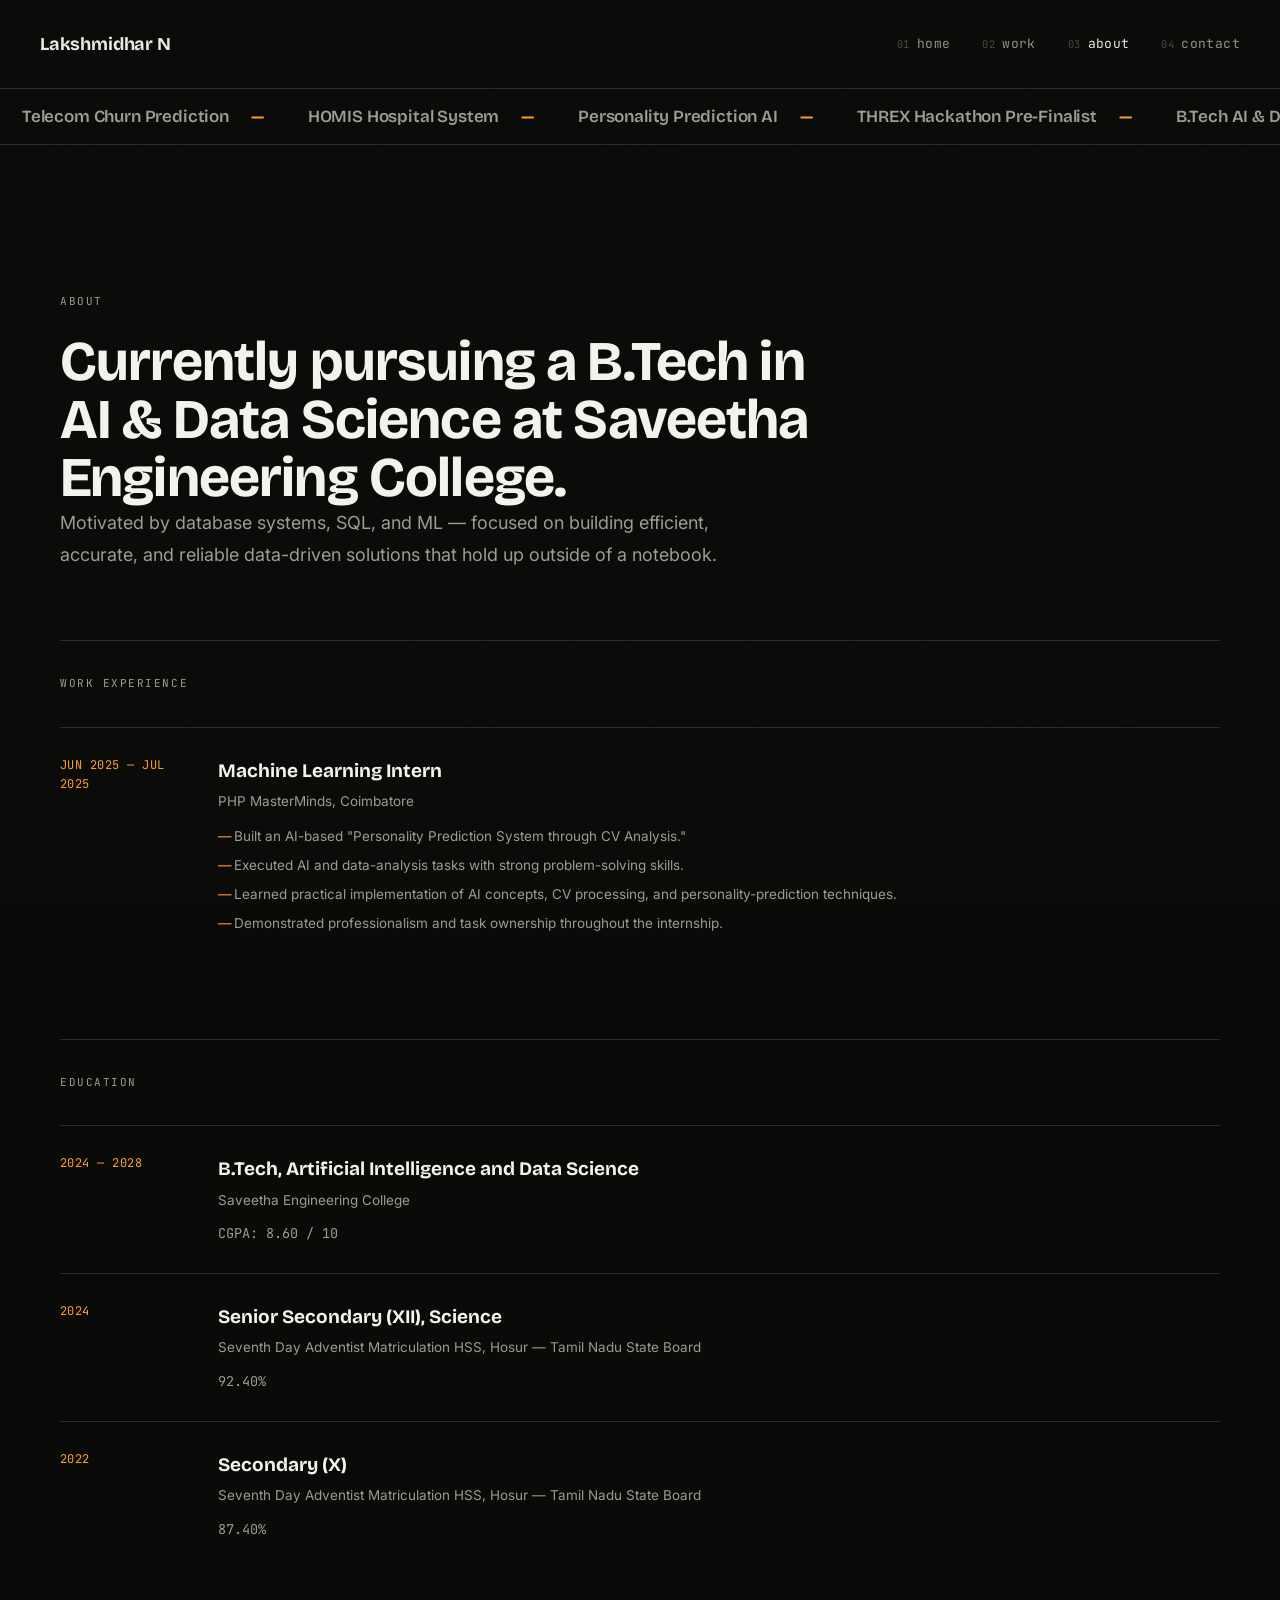
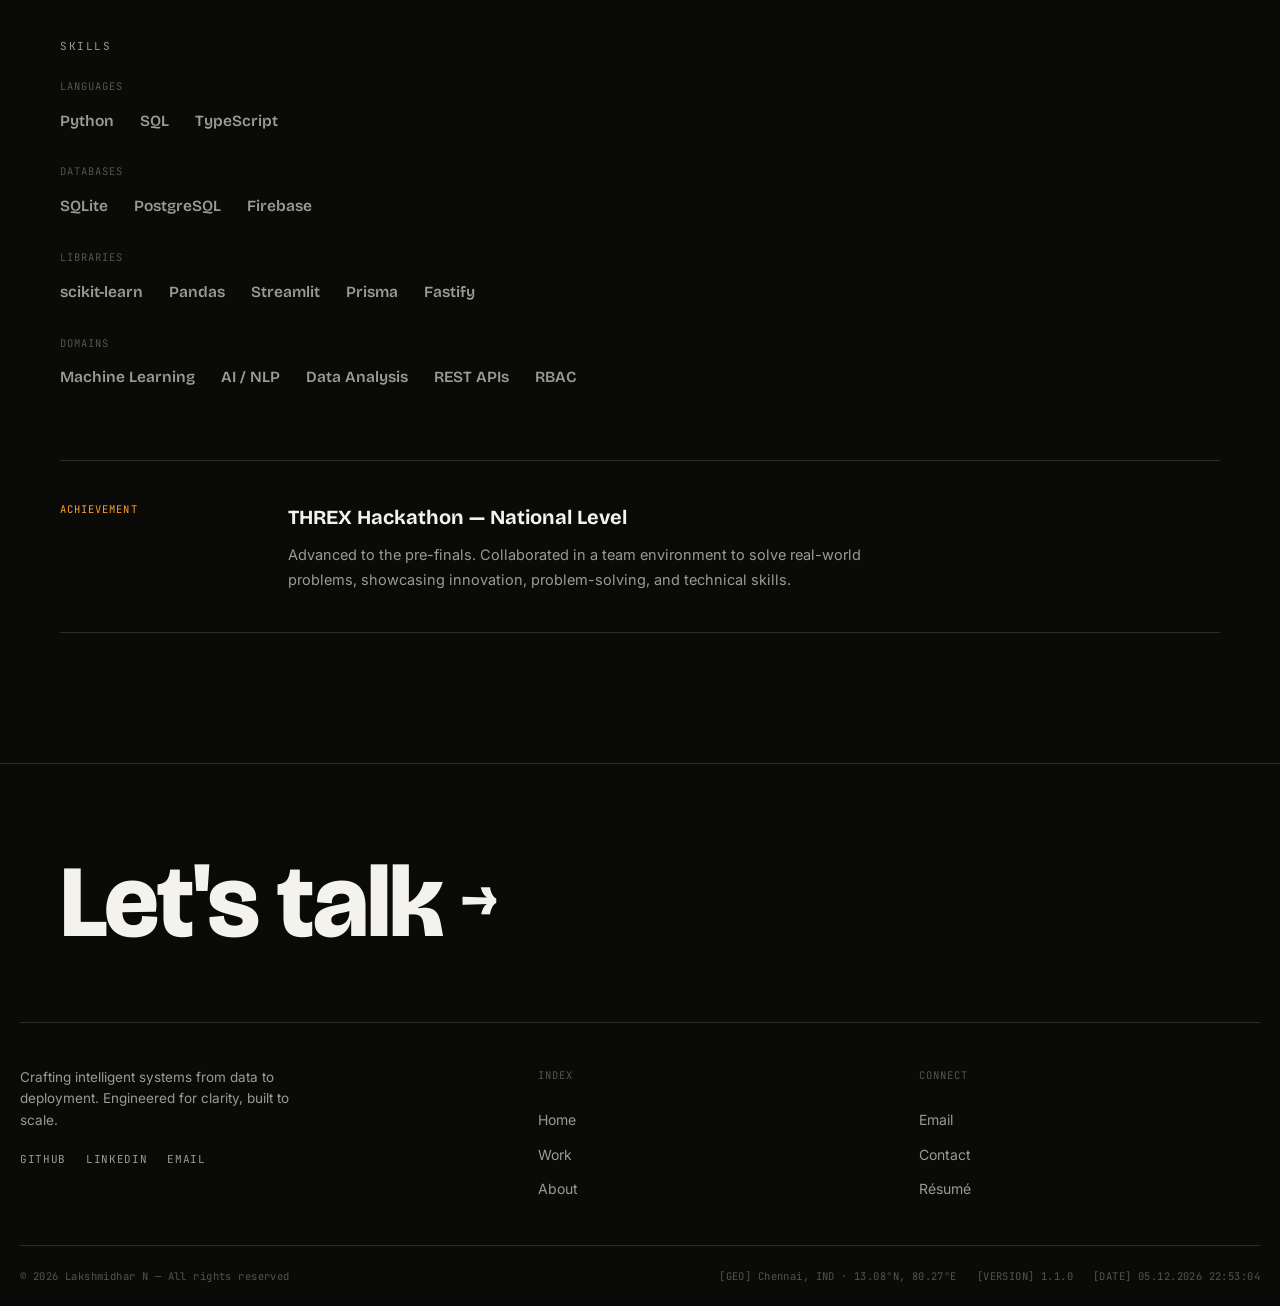
==== about.html @ 7b75a174 "New" ====
<!DOCTYPE html>
<html lang="en">
<head>
<meta charset="UTF-8" />
<meta name="viewport" content="width=device-width, initial-scale=1.0" />
<meta name="theme-color" content="#0a0a09" />
<meta name="color-scheme" content="dark" />
<title>About — Lakshmidhar N</title>
<meta name="description" content="System profile of Lakshmidhar N — B.Tech Artificial Intelligence and Data Science student at Saveetha Engineering College." />
<link rel="icon" href="assets/favicon.ico" sizes="any" />
<link rel="icon" type="image/png" sizes="32x32" href="assets/favicon-32.png" />
<link rel="icon" type="image/png" sizes="16x16" href="assets/favicon-16.png" />
<link rel="icon" type="image/png" sizes="192x192" href="assets/favicon-192.png" />
<link rel="apple-touch-icon" sizes="180x180" href="assets/favicon-180.png" />
<link rel="preconnect" href="https://fonts.googleapis.com">
<link rel="preconnect" href="https://fonts.gstatic.com" crossorigin>
<link href="https://fonts.googleapis.com/css2?family=Bricolage+Grotesque:opsz,wght@12..96,400..800&family=Inter:wght@400;500;600&family=JetBrains+Mono:wght@400;500;600&display=swap" rel="stylesheet">
<link rel="stylesheet" href="css/style.css">
</head>
<body>

<div id="progress"></div>

<div id="preloader">
  <div class="pre-row">
    <span class="pre-label mono">LAKSHMIDHAR N — PORTFOLIO</span>
    <span class="pre-label mono">LOADING</span>
  </div>
  <div class="pre-count mono" id="preCount">000</div>
  <div class="pre-bar" id="preBar"></div>
</div>

<nav>
  <a href="index.html" class="nav-logo">Lakshmidhar N</a>
  <div class="nav-links-inline mono" aria-label="Primary">
    <a href="index.html"><span class="midx">01</span>home</a>
    <a href="work.html"><span class="midx">02</span>work</a>
    <a href="about.html"><span class="midx">03</span>about</a>
    <a href="contact.html"><span class="midx">04</span>contact</a>
  </div>
  <button class="menu-btn" id="menuBtn" aria-label="Open menu" aria-controls="menuOverlay" aria-expanded="false">
    MENU
    <span class="bars"><span></span><span></span><span></span></span>
  </button>
</nav>

<div id="menuOverlay">
  <nav class="menu-links" aria-label="Primary">
    <a href="index.html"><span class="midx">01</span>Home</a>
    <a href="work.html"><span class="midx">02</span>Work</a>
    <a href="about.html"><span class="midx">03</span>About</a>
    <a href="contact.html"><span class="midx">04</span>Contact</a>
  </nav>
  <div class="menu-foot">
    <span>Chennai, India — GMT+5:30</span>
    <span class="msoc">
      <a href="https://github.com/lakshmidharn2007-code" target="_blank" rel="noopener">GitHub</a>
      <a href="https://www.linkedin.com/in/lakshmidharn-231107u/" target="_blank" rel="noopener">LinkedIn</a>
      <a href="mailto:lakshmidhar2007@gmail.com">Email</a>
    </span>
  </div>
</div>

<div class="marquee-wrap">
  <div class="marquee-track">
    <span>Telecom Churn Prediction</span>
    <span>HOMIS Hospital System</span>
    <span>Personality Prediction AI</span>
    <span>THREX Hackathon Pre-Finalist</span>
    <span>B.Tech AI &amp; Data Science</span>
    <span>8.60 CGPA</span>
    <span>Telecom Churn Prediction</span>
    <span>HOMIS Hospital System</span>
    <span>Personality Prediction AI</span>
    <span>THREX Hackathon Pre-Finalist</span>
    <span>B.Tech AI &amp; Data Science</span>
    <span>8.60 CGPA</span>
  </div>
</div>

<!-- ABOUT -->
<section id="about" style="padding-top:calc(var(--nav-h) + 60px);">
  <div class="wrap reveal">
    <span class="eyebrow">About</span>
    <h2 class="section-title">Currently pursuing a B.Tech in AI &amp; Data Science at Saveetha Engineering College.</h2>
    <p class="about-lede">Motivated by database systems, SQL, and ML — focused on building efficient, accurate, and reliable data-driven solutions that hold up outside of a notebook.</p>

    <div class="tl-block">
      <span class="eyebrow">Work experience</span>
      <div class="t-item">
        <div class="t-date mono">JUN 2025 — JUL 2025</div>
        <div>
          <h4>Machine Learning Intern</h4>
          <div class="t-sub">PHP MasterMinds, Coimbatore</div>
          <ul>
            <li>Built an AI-based "Personality Prediction System through CV Analysis."</li>
            <li>Executed AI and data-analysis tasks with strong problem-solving skills.</li>
            <li>Learned practical implementation of AI concepts, CV processing, and personality-prediction techniques.</li>
            <li>Demonstrated professionalism and task ownership throughout the internship.</li>
          </ul>
        </div>
      </div>
    </div>

    <div class="tl-block">
      <span class="eyebrow">Education</span>
      <div class="t-item">
        <div class="t-date mono">2024 — 2028</div>
        <div>
          <h4>B.Tech, Artificial Intelligence and Data Science</h4>
          <div class="t-sub">Saveetha Engineering College</div>
          <p class="cgpa">CGPA: 8.60 / 10</p>
        </div>
      </div>
      <div class="t-item">
        <div class="t-date mono">2024</div>
        <div>
          <h4>Senior Secondary (XII), Science</h4>
          <div class="t-sub">Seventh Day Adventist Matriculation HSS, Hosur — Tamil Nadu State Board</div>
          <p class="cgpa">92.40%</p>
        </div>
      </div>
      <div class="t-item">
        <div class="t-date mono">2022</div>
        <div>
          <h4>Secondary (X)</h4>
          <div class="t-sub">Seventh Day Adventist Matriculation HSS, Hosur — Tamil Nadu State Board</div>
          <p class="cgpa">87.40%</p>
        </div>
      </div>
    </div>

    <div class="skills-wrap">
      <span class="eyebrow">Skills</span>
      <div class="skill-col">
        <span class="glabel">LANGUAGES</span>
        <div class="chip-row"><span class="chip">Python</span><span class="chip">SQL</span><span class="chip">TypeScript</span></div>
      </div>
      <div class="skill-col">
        <span class="glabel">DATABASES</span>
        <div class="chip-row"><span class="chip">SQLite</span><span class="chip">PostgreSQL</span><span class="chip">Firebase</span></div>
      </div>
      <div class="skill-col">
        <span class="glabel">LIBRARIES</span>
        <div class="chip-row"><span class="chip">scikit-learn</span><span class="chip">Pandas</span><span class="chip">Streamlit</span><span class="chip">Prisma</span><span class="chip">Fastify</span></div>
      </div>
      <div class="skill-col">
        <span class="glabel">DOMAINS</span>
        <div class="chip-row"><span class="chip">Machine Learning</span><span class="chip">AI / NLP</span><span class="chip">Data Analysis</span><span class="chip">REST APIs</span><span class="chip">RBAC</span></div>
      </div>
    </div>

    <div class="ach-card">
      <span class="ach-badge mono">ACHIEVEMENT</span>
      <div>
        <h4>THREX Hackathon — National Level</h4>
        <p>Advanced to the pre-finals. Collaborated in a team environment to solve real-world problems, showcasing innovation, problem-solving, and technical skills.</p>
      </div>
    </div>
  </div>
</section>

<!-- FOOTER -->
<footer>
  <div class="wrap">
    <div class="footer-cta reveal">
      <a href="contact.html" data-cursor="SAY HI">Let's talk <span class="arrow">→</span></a>
    </div>
  </div>
  <div class="wrap footer-grid">
    <div class="footer-brand">
      <p>Crafting intelligent systems from data to deployment. Engineered for clarity, built to scale.</p>
      <div class="social-row mono">
        <a href="https://github.com/lakshmidharn2007-code" target="_blank" rel="noopener">GITHUB</a>
        <a href="https://www.linkedin.com/in/lakshmidharn-231107u/" target="_blank" rel="noopener">LINKEDIN</a>
        <a href="mailto:lakshmidhar2007@gmail.com">EMAIL</a>
      </div>
    </div>
    <div class="footer-col">
      <span class="glabel mono">INDEX</span>
      <a href="index.html">Home</a>
      <a href="work.html">Work</a>
      <a href="about.html">About</a>
    </div>
    <div class="footer-col">
      <span class="glabel mono">CONNECT</span>
      <a href="mailto:lakshmidhar2007@gmail.com">Email</a>
      <a href="contact.html">Contact</a>
      <a href="./Resume.pdf" download>Résumé</a>
    </div>
  </div>
  <div class="wrap sys-strip">
    <span id="copyYear">© 2026 Lakshmidhar N — All rights reserved</span>
    <span class="sys-info mono">
      <span>[GEO] Chennai, IND &middot; 13.08&deg;N, 80.27&deg;E</span>
      <span>[VERSION] 1.1.0</span>
      <span class="liveClock">[DATE] &mdash;</span>
    </span>
  </div>
</footer>

<button id="toTop" aria-label="Back to top">↑</button>

<script src="js/main.js"></script>
</body>
</html>
---- css/style.css ----
/* ==========================================================================
   LAKSHMIDHAR N — Editorial rebuild
   Palette:  #0a0a09 bg · #f4f2ec ink · #ff9d2e signal (amber, from the
             churn-prediction risk gauge — not a generic accent)
   Type:     Bricolage Grotesque (display) · Inter (body) · JetBrains Mono (data)
   ========================================================================== */

:root{
  --bg:        #0a0a09;
  --bg-raise:  #131311;
  --ink:       #f4f2ec;
  --ink-dim:   #9c9a91;
  --ink-faint: #55534c;
  --line:      rgba(244,242,236,.14);
  --line-strong: rgba(244,242,236,.26);

  --signal:     #ff9d2e;
  --signal-ink: #140b02;
  --signal-dim: rgba(255,157,46,.13);

  --display: 'Bricolage Grotesque', 'Inter', sans-serif;
  --body:    'Inter', -apple-system, BlinkMacSystemFont, sans-serif;
  --mono:    'JetBrains Mono', 'SF Mono', Consolas, monospace;

  --ease: cubic-bezier(.16,.84,.2,1);
  --nav-h: 88px;
}

/* ---------------------------------- reset -------------------------------- */
*, *::before, *::after{ box-sizing: border-box; }
html{ scroll-behavior: smooth; }
body{
  margin:0;
  background: var(--bg);
  color: var(--ink);
  font-family: var(--body);
  font-size: 16px;
  line-height: 1.6;
  -webkit-font-smoothing: antialiased;
  overflow-x: hidden;
}
h1,h2,h3,h4,p,ul,figure{ margin:0; }
ul{ padding:0; list-style:none; }
a{ color: inherit; text-decoration: none; }
img{ max-width:100%; display:block; }
button{ font: inherit; color: inherit; background:none; border:none; cursor:pointer; }
input, textarea{ font: inherit; color: inherit; }

::selection{ background: var(--signal); color: var(--signal-ink); }

:focus-visible{ outline: 2px solid var(--signal); outline-offset: 3px; }

.mono{ font-family: var(--mono); }
.display{ font-family: var(--display); }

::-webkit-scrollbar{ width:10px; height:10px; }
::-webkit-scrollbar-track{ background: var(--bg); }
::-webkit-scrollbar-thumb{ background: var(--bg-raise); border-radius: 10px; border: 2px solid var(--bg); }
::-webkit-scrollbar-thumb:hover{ background: var(--line-strong); }

/* ------------------------------- custom cursor ---------------------------- */
/* body only goes cursor:none once JS confirms it initialized the dot —
   this way if JS fails to run, the native cursor is never hidden. */
body.has-cursor{ cursor: none; }
body.has-cursor a, body.has-cursor button{ cursor: none; }

#cursor{
  position: fixed;
  top:0; left:0;
  width: 10px; height: 10px;
  margin: -5px 0 0 -5px;
  border-radius: 50%;
  background: var(--ink);
  mix-blend-mode: difference;
  pointer-events: none;
  z-index: 10000;
  transform: translate3d(-100px,-100px,0) scale(1);
  transition: width .25s var(--ease), height .25s var(--ease), margin .25s var(--ease), background .25s;
  will-change: transform;
}
#cursor.big{
  width: 48px; height: 48px;
  margin: -24px 0 0 -24px;
  background: var(--signal);
  mix-blend-mode: normal;
}
#cursor .cursor-label{
  position:absolute; inset:0;
  display:flex; align-items:center; justify-content:center;
  font-family: var(--mono);
  font-size: 9px;
  letter-spacing: .06em;
  color: var(--signal-ink);
  opacity:0;
  transition: opacity .2s;
}
#cursor.big .cursor-label{ opacity:1; }

@media (hover:none), (pointer:coarse){
  #cursor{ display:none; }
  body.has-cursor{ cursor: auto; }
}

/* -------------------------------- noise overlay --------------------------- */
.noise{
  position: fixed; inset:0;
  z-index: 9500;
  pointer-events:none;
  opacity: .05;
  mix-blend-mode: overlay;
}

/* -------------------------------- scroll progress -------------------------- */
#progress{
  position: fixed; top:0; left:0; height: 2px;
  width: 0%;
  background: var(--signal);
  z-index: 9600;
  transition: width .08s linear;
}

/* ---------------------------------- preloader ------------------------------ */
#preloader{
  position: fixed; inset:0;
  background: var(--bg);
  z-index: 9999;
  display:flex; flex-direction:column; align-items:flex-start; justify-content:flex-end;
  padding: 40px;
  transition: opacity .6s var(--ease), visibility .6s var(--ease);
}
#preloader.done{ opacity:0; visibility:hidden; }
.pre-row{ display:flex; align-items:baseline; justify-content:space-between; width:100%; gap: 20px; }
.pre-label{ font-family: var(--mono); font-size: 11px; letter-spacing: .12em; color: var(--ink-dim); }
.pre-count{
  font-family: var(--display);
  font-weight: 700;
  font-size: clamp(64px, 14vw, 160px);
  line-height: .9;
  color: var(--ink);
  font-variant-numeric: tabular-nums;
}
.pre-bar{ width:100%; height:1px; background: var(--line); margin-top: 18px; position:relative; overflow:hidden; }
.pre-bar::after{
  content:""; position:absolute; left:0; top:0; bottom:0; width:0%;
  background: var(--signal);
}

/* ----------------------------------- layout ------------------------------- */
.wrap{ max-width: 1240px; margin: 0 auto; padding: 0 40px; }
section{ padding: 130px 0; position: relative; }
.hairline{ border-top: 1px solid var(--line); }

.eyebrow{
  font-family: var(--mono);
  font-size: 11px;
  letter-spacing: .14em;
  color: var(--ink-dim);
  text-transform: uppercase;
  margin-bottom: 22px;
  display:block;
}
.eyebrow em{ color: var(--signal); font-style:normal; }

.section-title{
  font-family: var(--display);
  font-weight: 700;
  font-size: clamp(32px, 4.4vw, 56px);
  letter-spacing: -.015em;
  line-height: 1.04;
  max-width: 780px;
}

/* ------------------------------------ nav ---------------------------------- */
nav{
  position: fixed; top:0; left:0; right:0;
  z-index: 700;
  height: var(--nav-h);
  display:flex; align-items:center; justify-content:space-between;
  padding: 0 40px;
  mix-blend-mode: difference;
}
.nav-logo{
  font-family: var(--display);
  font-weight: 700;
  font-size: 18px;
  letter-spacing: -.01em;
  color: var(--ink);
}
.nav-links-inline{
  display:none;
  align-items:center;
  gap: 32px;
  font-size: 13px;
  letter-spacing: .03em;
  text-transform: lowercase;
}
.nav-links-inline a{
  display:flex; align-items:baseline; gap:7px;
  color: var(--ink-dim);
  transition: color .18s;
}
.nav-links-inline a .midx{ font-size: 10.5px; color: var(--ink-faint); }
.nav-links-inline a:hover,
.nav-links-inline a.active{ color: var(--ink); }

.menu-btn{
  display:flex; align-items:center; gap: 12px;
  font-family: var(--mono);
  font-size: 12px;
  letter-spacing: .1em;
  color: var(--ink);
}
.menu-btn .bars{ display:flex; flex-direction:column; gap:4px; width:22px; }
.menu-btn .bars span{ height:1.5px; background: var(--ink); display:block; transition: transform .3s var(--ease), opacity .3s; }
.menu-btn[aria-expanded="true"] .bars span:nth-child(1){ transform: translateY(5.5px) rotate(45deg); }
.menu-btn[aria-expanded="true"] .bars span:nth-child(2){ opacity:0; }
.menu-btn[aria-expanded="true"] .bars span:nth-child(3){ transform: translateY(-5.5px) rotate(-45deg); }

/* full-screen menu overlay */
#menuOverlay{
  position: fixed; inset:0;
  z-index: 650;
  background: var(--bg);
  display:flex; flex-direction:column; justify-content:space-between;
  padding: 130px 40px 50px;
  clip-path: inset(0 0 100% 0);
  transition: clip-path .6s var(--ease);
}
#menuOverlay.open{ clip-path: inset(0 0 0% 0); }
.menu-links{ display:flex; flex-direction:column; gap: 6px; }
.menu-links a{
  font-family: var(--display);
  font-weight: 700;
  font-size: clamp(40px, 9vw, 96px);
  line-height: 1.08;
  color: var(--ink);
  display:flex; align-items:center; gap: 18px;
  opacity: 0;
  transform: translateY(24px);
  transition: opacity .5s var(--ease), transform .5s var(--ease), color .25s;
}
#menuOverlay.open .menu-links a{ opacity:1; transform: translateY(0); }
.menu-links a .midx{
  font-family: var(--mono);
  font-size: 13px;
  color: var(--ink-faint);
  flex: 0 0 34px;
  text-align: left;
}
.menu-links a:hover{ color: var(--signal); }
.menu-foot{
  display:flex; justify-content:space-between; flex-wrap:wrap; gap: 16px;
  font-family: var(--mono); font-size: 11.5px; color: var(--ink-dim);
  letter-spacing: .04em;
}
.menu-foot a:hover{ color: var(--signal); }
.menu-foot .msoc{ display:flex; gap:20px; }

/* ---------------------------------- marquee -------------------------------- */
.marquee-wrap{
  margin-top: var(--nav-h);
  overflow:hidden;
  border-top: 1px solid var(--line);
  border-bottom: 1px solid var(--line);
  padding: 14px 0;
  background: var(--bg);
}
.marquee-track{
  display:inline-flex;
  white-space: nowrap;
  animation: marquee 32s linear infinite;
}
.marquee-track span{
  font-family: var(--display);
  font-weight: 600;
  font-size: 17px;
  letter-spacing: -.01em;
  color: var(--ink-dim);
  padding: 0 22px;
  display:inline-flex; align-items:center; gap:22px;
}
.marquee-track span::after{ content:"—"; color: var(--signal); }
@keyframes marquee{ to{ transform: translateX(-50%); } }

/* ---------------------------------- buttons -------------------------------- */
.btn{
  display:inline-flex; align-items:center; gap:10px;
  font-family: var(--mono);
  font-size: 12.5px;
  letter-spacing: .05em;
  padding: 15px 26px;
  border: 1px solid var(--line-strong);
  transition: background .2s, color .2s, border-color .2s;
}
.btn-primary{ background: var(--ink); color: var(--bg); border-color: var(--ink); }
.btn-primary:hover{ background: var(--signal); border-color: var(--signal); color: var(--signal-ink); }
.btn-ghost{ background: transparent; color: var(--ink); }
.btn-ghost:hover{ border-color: var(--signal); color: var(--signal); }
.btn-row{ display:flex; gap:14px; flex-wrap:wrap; margin-top: 40px; }

/* ------------------------------------ hero ---------------------------------- */
.hero{
  padding-top: 56px;
  padding-bottom: 90px;
}
.hero-grid{
  display:grid;
  grid-template-columns: 1fr auto;
  gap: 60px;
  align-items: start;
}
.tagrow{ display:flex; gap:10px; margin-bottom: 30px; flex-wrap:wrap; }
.tag{
  font-family: var(--mono);
  font-size: 10.5px;
  letter-spacing: .09em;
  color: var(--ink-dim);
  border: 1px solid var(--line);
  padding: 6px 12px;
}
.hero-name{
  font-family: var(--display);
  font-weight: 800;
  font-size: clamp(30px, 10.5vw, 128px);
  line-height: .92;
  letter-spacing: -.03em;
  color: var(--ink);
  white-space: nowrap;
}
.hero-name .ch{ display:inline-block; }
.hero-tag{
  font-family: var(--mono);
  font-size: clamp(13px, 1.5vw, 15px);
  color: var(--signal);
  margin-top: 22px;
  letter-spacing: .01em;
}
.lede{
  margin-top: 26px;
  max-width: 540px;
  font-size: 17px;
  line-height: 1.7;
  color: var(--ink-dim);
}

.hero-portrait{
  position: relative;
  width: clamp(300px, 32vw, 480px);
  aspect-ratio: 3/4;
  overflow:hidden;
  background: var(--bg-raise);
  border: 1px solid var(--line);
  justify-self: end;
}
.hero-portrait img{
  width:100%; height:100%;
  object-fit:cover;
  object-position: center 25%;
  filter: grayscale(1) contrast(1.08) brightness(.95);
}
.hero-portrait::after{
  content:"";
  position:absolute; inset:0;
  background: linear-gradient(180deg, rgba(255,157,46,0) 55%, rgba(10,10,9,.7) 100%),
              linear-gradient(0deg, rgba(255,157,46,.16), rgba(255,157,46,.16));
  mix-blend-mode: multiply;
  opacity: .85;
}
.hero-portrait-tag{
  position:absolute; left:16px; bottom:16px; z-index:1;
  font-family: var(--mono);
  font-size: 11px;
  letter-spacing: .08em;
  color: var(--ink);
  display:flex; align-items:center; gap:8px;
}
.hero-portrait-tag .dot{
  width:6px; height:6px; border-radius:50%; background: var(--signal);
  box-shadow: 0 0 8px var(--signal);
  animation: pulse 1.8s ease-in-out infinite;
}
@keyframes pulse{ 0%,100%{ transform:scale(1); opacity:1; } 50%{ transform:scale(1.5); opacity:.5; } }

/* ------------------------------- identity / pillars -------------------------- */
.pillars{
  display:grid;
  grid-template-columns: repeat(3, 1fr);
  border-top: 1px solid var(--line);
}
.pillar{
  padding: 40px 34px 40px 0;
  border-right: 1px solid var(--line);
}
.pillar:last-child{ border-right:none; padding-right:0; }
.pillar .eyebrow{ margin-bottom: 26px; }
.pillar h3{
  font-family: var(--display);
  font-size: 21px;
  font-weight: 700;
  letter-spacing: -.01em;
  margin-bottom: 14px;
}
.pillar p{ color: var(--ink-dim); font-size: 14.5px; line-height: 1.7; }

/* ----------------------------------- stats ------------------------------------ */
.stats-row{
  display:grid;
  grid-template-columns: repeat(4, 1fr);
  border-top: 1px solid var(--line);
  border-bottom: 1px solid var(--line);
}
.stat-box{ padding: 40px 20px 40px 0; border-right: 1px solid var(--line); }
.stat-box:last-child{ border-right:none; }
.stat-num{
  display:block;
  font-family: var(--display);
  font-weight: 800;
  font-size: clamp(24px, 2.8vw, 38px);
  color: var(--ink);
  letter-spacing: -.02em;
}
.stat-label{
  display:block; margin-top: 10px;
  font-family: var(--mono); font-size: 10.5px; letter-spacing: .08em; color: var(--ink-faint);
}

.status-line{
  display:flex; align-items:center; gap: 12px;
  padding: 22px 0 0;
  font-family: var(--mono); font-size: 12px; color: var(--ink-dim);
}
.status-line .dot{ width:6px; height:6px; border-radius:50%; background: var(--signal); flex-shrink:0; animation: pulse 1.8s ease-in-out infinite; }
.status-line strong{ color: var(--ink); font-weight:500; }

/* -------------------------------------- about page ------------------------------- */
.about-lede{ max-width: 720px; font-size: 18px; color: var(--ink-dim); line-height: 1.75; margin-bottom: 70px; }

.tl-block{ border-top: 1px solid var(--line); padding-top: 34px; margin-bottom: 70px; }
.tl-block > .eyebrow{ margin-bottom: 34px; }
.t-item{
  display:grid;
  grid-template-columns: 130px 1fr;
  gap: 28px;
  padding: 28px 0;
  border-top: 1px solid var(--line);
}
.t-item:first-child{ border-top:none; }
.t-date{ font-family: var(--mono); font-size: 12px; color: var(--signal); letter-spacing: .04em; }
.t-item h4{ font-family: var(--display); font-size: 19px; font-weight: 700; margin-bottom: 5px; }
.t-sub{ font-size: 13.5px; color: var(--ink-dim); margin-bottom: 12px; }
.t-item ul{ margin-top: 10px; }
.t-item li{ position:relative; padding-left:16px; font-size:13.5px; color:var(--ink-dim); line-height:1.7; margin-bottom:6px; }
.t-item li::before{ content:"—"; position:absolute; left:0; color: var(--signal); }
.t-item p{ font-size: 13.5px; color: var(--ink-dim); }
.cgpa{ font-family: var(--mono); font-size: 12.5px; color: var(--ink); }

.skills-wrap{ margin-bottom: 70px; }
.skill-col{ margin-bottom: 30px; }
.glabel{ display:block; font-family: var(--mono); font-size: 10.5px; letter-spacing: .1em; color: var(--ink-faint); margin-bottom: 14px; }
.chip-row{ display:flex; flex-wrap:wrap; gap: 10px 26px; }
.chip{
  font-family: var(--display);
  font-weight: 600;
  font-size: 15.5px;
  color: var(--ink-dim);
  transition: color .18s;
}
.chip:hover{ color: var(--signal); }

.ach-card{
  border-top: 1px solid var(--line);
  border-bottom: 1px solid var(--line);
  padding: 40px 0;
  display:grid;
  grid-template-columns: 200px 1fr;
  gap: 28px;
}
.ach-badge{ font-family: var(--mono); font-size: 10.5px; letter-spacing: .1em; color: var(--signal); }
.ach-card h4{ font-family: var(--display); font-size: 20px; font-weight: 700; margin-bottom: 10px; }
.ach-card p{ font-size: 14.5px; color: var(--ink-dim); line-height: 1.7; max-width: 620px; }

/* ----------------------------------------- work page -------------------------------- */
.project-list{ border-top: 1px solid var(--line); }
.project-row{
  display:grid;
  grid-template-columns: 90px 1.3fr 200px auto;
  gap: 30px;
  align-items:center;
  padding: 42px 0;
  border-bottom: 1px solid var(--line);
  transition: background .2s;
}
.proj-id{ font-family: var(--mono); font-size: 12px; color: var(--ink-faint); }
.proj-main h3{
  font-family: var(--display);
  font-size: clamp(21px, 2.4vw, 30px);
  font-weight: 700;
  letter-spacing: -.01em;
  margin-bottom: 12px;
  display:flex; align-items:center; gap:14px; flex-wrap:wrap;
}
.proj-main .year{
  font-family: var(--mono);
  font-size: 11px;
  color: var(--signal);
  border: 1px solid rgba(255,157,46,.35);
  padding: 4px 9px;
}
.proj-main p{ color: var(--ink-dim); font-size: 14px; line-height: 1.7; max-width: 640px; }
.proj-tags{ display:flex; flex-wrap:wrap; gap: 8px; margin-top: 18px; }
.proj-tags span{ font-family: var(--mono); font-size: 10px; letter-spacing: .04em; color: var(--ink-faint); }
.proj-tags span:not(:last-child)::after{ content:" /"; margin-left:8px; color: var(--ink-faint); }

.proj-visual{
  aspect-ratio: 4/3;
  border: 1px solid var(--line);
  background: var(--bg-raise);
  position: relative;
  overflow:hidden;
}
.proj-visual svg{ width:100%; height:100%; display:block; }

.proj-links{ display:flex; flex-direction:column; gap: 12px; align-items:flex-end; text-align:right; }
.proj-links a, .proj-links button{
  font-family: var(--mono);
  font-size: 11.5px;
  letter-spacing: .04em;
  color: var(--ink-dim);
  transition: color .18s;
  white-space: nowrap;
}
.proj-links a:hover, .proj-links button:hover{ color: var(--signal); }

/* project + cert modal */
.modal-backdrop{
  position: fixed; inset:0;
  background: rgba(6,6,5,.86);
  display:flex; align-items:center; justify-content:center;
  padding: 24px;
  z-index: 9200;
  opacity:0; visibility:hidden;
  transition: opacity .3s var(--ease), visibility .3s var(--ease);
}
.modal-backdrop.open{ opacity:1; visibility:visible; }
.modal-box{
  position: relative;
  max-width: 660px; width:100%;
  max-height: 84vh;
  overflow-y:auto;
  background: var(--bg);
  border: 1px solid var(--line-strong);
  padding: 48px;
  transform: translateY(18px);
  transition: transform .35s var(--ease);
}
.modal-backdrop.open .modal-box{ transform: translateY(0); }
.modal-close{
  position: absolute; top: 24px; right: 24px;
  width: 36px; height:36px;
  display:flex; align-items:center; justify-content:center;
  border: 1px solid var(--line-strong);
  color: var(--ink-dim);
  font-size: 14px;
  transition: color .18s, border-color .18s, transform .18s;
}
.modal-close:hover{ color: var(--signal); border-color: var(--signal); transform: rotate(90deg); }
.modal-box h2{ font-family: var(--display); font-size: 27px; font-weight: 700; max-width: 480px; margin-bottom: 10px; letter-spacing:-.01em; }
.m-year{ display:block; font-size: 11px; color: var(--signal); font-family: var(--mono); letter-spacing: .05em; margin-bottom: 24px; }
.m-desc{ font-size: 14.5px; color: var(--ink-dim); line-height: 1.75; margin-bottom: 26px; }
.m-highlights{ margin-bottom: 28px; }
.m-highlights li{ position:relative; padding-left:20px; font-size:13.5px; color:var(--ink-dim); line-height:1.7; margin-bottom:10px; }
.m-highlights li::before{ content:"—"; position:absolute; left:0; color: var(--signal); }
.m-highlights code{ font-family: var(--mono); font-size: 12px; background: var(--bg-raise); border: 1px solid var(--line); padding: 1px 6px; color: var(--ink); }
.m-links{ display:flex; gap: 12px; flex-wrap:wrap; }
.m-cert-image{ width:100%; border: 1px solid var(--line); margin-bottom: 26px; display:block; }

/* certificate scroller */
.cert-head-row{ display:flex; align-items:flex-end; justify-content:space-between; gap:20px; margin-bottom: 14px; }
.cert-nav{ display:flex; gap: 8px; flex-shrink:0; }
.cert-nav-btn{
  width: 40px; height: 40px;
  display:flex; align-items:center; justify-content:center;
  border: 1px solid var(--line-strong);
  color: var(--ink-dim);
  font-size: 18px; line-height:1;
  transition: border-color .18s, color .18s;
}
.cert-nav-btn:hover{ border-color: var(--signal); color: var(--signal); }
.cert-nav-btn:disabled{ opacity:.25; pointer-events:none; }

.cert-scroll{ position: relative; }
.cert-grid{
  display:flex; gap: 18px;
  overflow-x: auto;
  scroll-snap-type: x proximity;
  scroll-behavior: smooth;
  padding-bottom: 14px; margin-bottom: -14px;
  -webkit-overflow-scrolling: touch;
  scrollbar-width: thin;
  scrollbar-color: var(--line-strong) transparent;
}
.cert-grid::-webkit-scrollbar{ height:6px; }
.cert-grid::-webkit-scrollbar-track{ background:transparent; }
.cert-grid::-webkit-scrollbar-thumb{ background: var(--line-strong); }

.cert-fade{ position:absolute; top:0; bottom:14px; width:64px; pointer-events:none; z-index:2; opacity:0; transition:opacity .25s var(--ease); }
.cert-fade-l{ left:0; background: linear-gradient(90deg, var(--bg) 0%, transparent 100%); }
.cert-fade-r{ right:0; background: linear-gradient(270deg, var(--bg) 0%, transparent 100%); }
.cert-fade.show{ opacity:1; }

.cert-card{
  display:flex; flex-direction:column;
  flex: 0 0 250px; width: 250px;
  margin:0; padding:0; text-align:left;
  background: var(--bg-raise);
  border: 1px solid var(--line);
  overflow:hidden; cursor:pointer;
  scroll-snap-align:start;
  font-family: inherit;
  transition: border-color .2s;
}
.cert-card:hover{ border-color: var(--signal); }
.cert-card:hover .cert-thumb img{ transform: scale(1.04); }
.cert-thumb{ display:block; aspect-ratio:4/3; overflow:hidden; background:var(--bg); border-bottom:1px solid var(--line); }
.cert-thumb img{ width:100%; height:100%; object-fit:cover; object-position:top; transition: transform .4s var(--ease); }
.cert-body{ display:flex; flex-direction:column; gap:5px; padding: 16px 16px 18px; }
.cert-issuer{ font-size:10px; letter-spacing:.08em; color: var(--signal); }
.cert-title{ font-family: var(--display); font-size: 14.5px; font-weight:700; line-height:1.35; color: var(--ink); }
.cert-date{ font-size: 10.5px; color: var(--ink-faint); margin-top:4px; }

/* --------------------------------------------- contact page ---------------------------------- */
.contact-hero{ padding-top: calc(var(--nav-h) + 40px); }
.contact-headline{
  font-family: var(--display);
  font-weight: 800;
  font-size: clamp(44px, 7vw, 88px);
  line-height: .98;
  letter-spacing: -.02em;
  max-width: 900px;
}
.contact-email-link{
  display:inline-block;
  margin-top: 40px;
  font-family: var(--display);
  font-weight: 700;
  font-size: clamp(24px, 3.6vw, 40px);
  color: var(--signal);
  border-bottom: 2px solid transparent;
  transition: border-color .25s;
}
.contact-email-link:hover{ border-color: var(--signal); }

.contact-grid{
  margin-top: 90px;
  display:grid;
  grid-template-columns: .8fr 1.2fr;
  gap: 60px;
  border-top: 1px solid var(--line);
  padding-top: 60px;
}
.contact-info{ display:flex; flex-direction:column; gap: 30px; }
.contact-row .label{ font-family: var(--mono); font-size: 10.5px; letter-spacing:.1em; color: var(--ink-faint); display:block; margin-bottom:8px; }
.contact-row a, .contact-row p{ font-size: 16px; color: var(--ink); }
.contact-row a:hover{ color: var(--signal); }

#contactForm{ display:flex; flex-direction:column; gap: 30px; }
.field{ position:relative; }
#contactForm label{ font-family: var(--mono); font-size: 10.5px; letter-spacing:.1em; color: var(--ink-faint); display:block; margin-bottom: 10px; }
#contactForm input, #contactForm textarea{
  width:100%;
  background: transparent;
  border: none;
  border-bottom: 1px solid var(--line-strong);
  padding: 10px 2px;
  color: var(--ink);
  font-size: 16px;
  resize: vertical;
  transition: border-color .2s;
}
#contactForm input::placeholder, #contactForm textarea::placeholder{ color: var(--ink-faint); }
#contactForm input:focus, #contactForm textarea:focus{ outline:none; border-color: var(--signal); }
#contactForm .form-note{ font-size: 12.5px; color: var(--signal); font-family: var(--mono); min-height:1.2em; }
#contactForm button{ align-self:flex-start; }

/* -------------------------------------------------- footer -------------------------------------- */
footer{ border-top: 1px solid var(--line); position:relative; z-index:1; padding-top: 90px; }
.footer-cta{
  padding: 0 0 70px;
}
.footer-cta a{
  font-family: var(--display);
  font-weight: 800;
  font-size: clamp(40px, 8vw, 104px);
  line-height: .95;
  letter-spacing: -.02em;
  display:inline-flex; align-items:center; gap: 20px;
  transition: color .25s;
}
.footer-cta a:hover{ color: var(--signal); }
.footer-cta a .arrow{ font-size: .55em; transform: translateY(-.08em); }

.footer-grid{
  border-top: 1px solid var(--line);
  padding: 44px 0;
  display:grid;
  grid-template-columns: 1.4fr 1fr 1fr;
  gap: 40px;
}
.footer-brand p{ font-size: 13.5px; color: var(--ink-dim); max-width: 300px; line-height: 1.6; margin-bottom: 20px; }
.social-row{ display:flex; gap: 20px; }
.social-row a{ font-family: var(--mono); font-size: 11px; letter-spacing:.06em; color: var(--ink-dim); }
.social-row a:hover{ color: var(--signal); }
.footer-col{ display:flex; flex-direction:column; gap: 12px; }
.footer-col a{ font-size: 14px; color: var(--ink-dim); }
.footer-col a:hover{ color: var(--signal); }
.sys-strip{
  border-top: 1px solid var(--line);
  padding: 22px 0;
  display:flex; justify-content:space-between; flex-wrap:wrap; gap:8px;
  font-family: var(--mono); font-size: 10.5px; color: var(--ink-faint); letter-spacing:.04em;
}
.sys-info{ display:flex; gap: 20px; flex-wrap:wrap; }

/* ------------------------------------------------- back to top ----------------------------------- */
#toTop{
  position: fixed; right: 30px; bottom: 30px;
  width: 48px; height: 48px;
  border: 1px solid var(--line-strong);
  background: var(--bg);
  color: var(--signal);
  font-size: 16px;
  display:flex; align-items:center; justify-content:center;
  opacity:0; visibility:hidden; transform: translateY(10px);
  transition: opacity .25s var(--ease), transform .25s var(--ease), border-color .18s;
  z-index: 600;
}
#toTop.show{ opacity:1; visibility:visible; transform: translateY(0); }
#toTop:hover{ border-color: var(--signal); }

/* ------------------------------------------------- reveal ------------------------------------------ */
.reveal{ opacity:0; transform: translateY(26px); transition: opacity .8s var(--ease), transform .8s var(--ease); }
.reveal.in{ opacity:1; transform: translateY(0); }

/* --------------------------------------------------- misc -------------------------------------------- */
@media (prefers-reduced-motion: reduce){
  html{ scroll-behavior:auto; }
  *, *::before, *::after{ animation-duration:.001ms !important; animation-iteration-count:1 !important; transition-duration:.001ms !important; }
  .reveal{ opacity:1; transform:none; }
  #cursor{ display:none; }
  body.has-cursor{ cursor:auto; }
}

/* ---------------------------------------------------- responsive --------------------------------------- */
@media (max-width: 980px){
  .hero-grid{ grid-template-columns: 1fr; }
  .hero-portrait{ max-width: 340px; aspect-ratio: 1/1; justify-self: start; }
  .pillars{ grid-template-columns: 1fr; }
  .pillar{ border-right:none; border-bottom: 1px solid var(--line); padding: 34px 0; }
  .pillar:first-child{ padding-top:0; }
  .stats-row{ grid-template-columns: repeat(2,1fr); }
  .stat-box:nth-child(2n){ border-right:none; }
  .stat-box{ border-bottom: 1px solid var(--line); }
  .footer-grid{ grid-template-columns: 1fr 1fr; }
  .project-row{ grid-template-columns: 1fr; }
  .proj-links{ align-items:flex-start; text-align:left; flex-direction:row; flex-wrap:wrap; }
  .proj-visual{ max-width: 320px; }
  .contact-grid{ grid-template-columns: 1fr; }
  .t-item{ grid-template-columns: 1fr; gap: 8px; }
  .ach-card{ grid-template-columns: 1fr; gap: 14px; }
  .cert-card{ flex-basis: 220px; width: 220px; }
}

@media (min-width: 721px){
  .nav-links-inline{ display:flex; }
  .menu-btn{ display:none; }
}

@media (max-width: 720px){
  .wrap{ padding: 0 24px; }
  section{ padding: 90px 0; }
  nav{ padding: 0 24px; }
  #menuOverlay{ padding: 110px 24px 40px; }
  .marquee-track span{ font-size: 14px; }
  .footer-grid{ grid-template-columns: 1fr; padding: 36px 0; }
  .cert-card{ flex-basis: 78vw; width: 78vw; }
  .cert-nav{ display:none; }
  #toTop{ right:16px; bottom:16px; }
  .footer-cta a{ gap: 10px; }
}
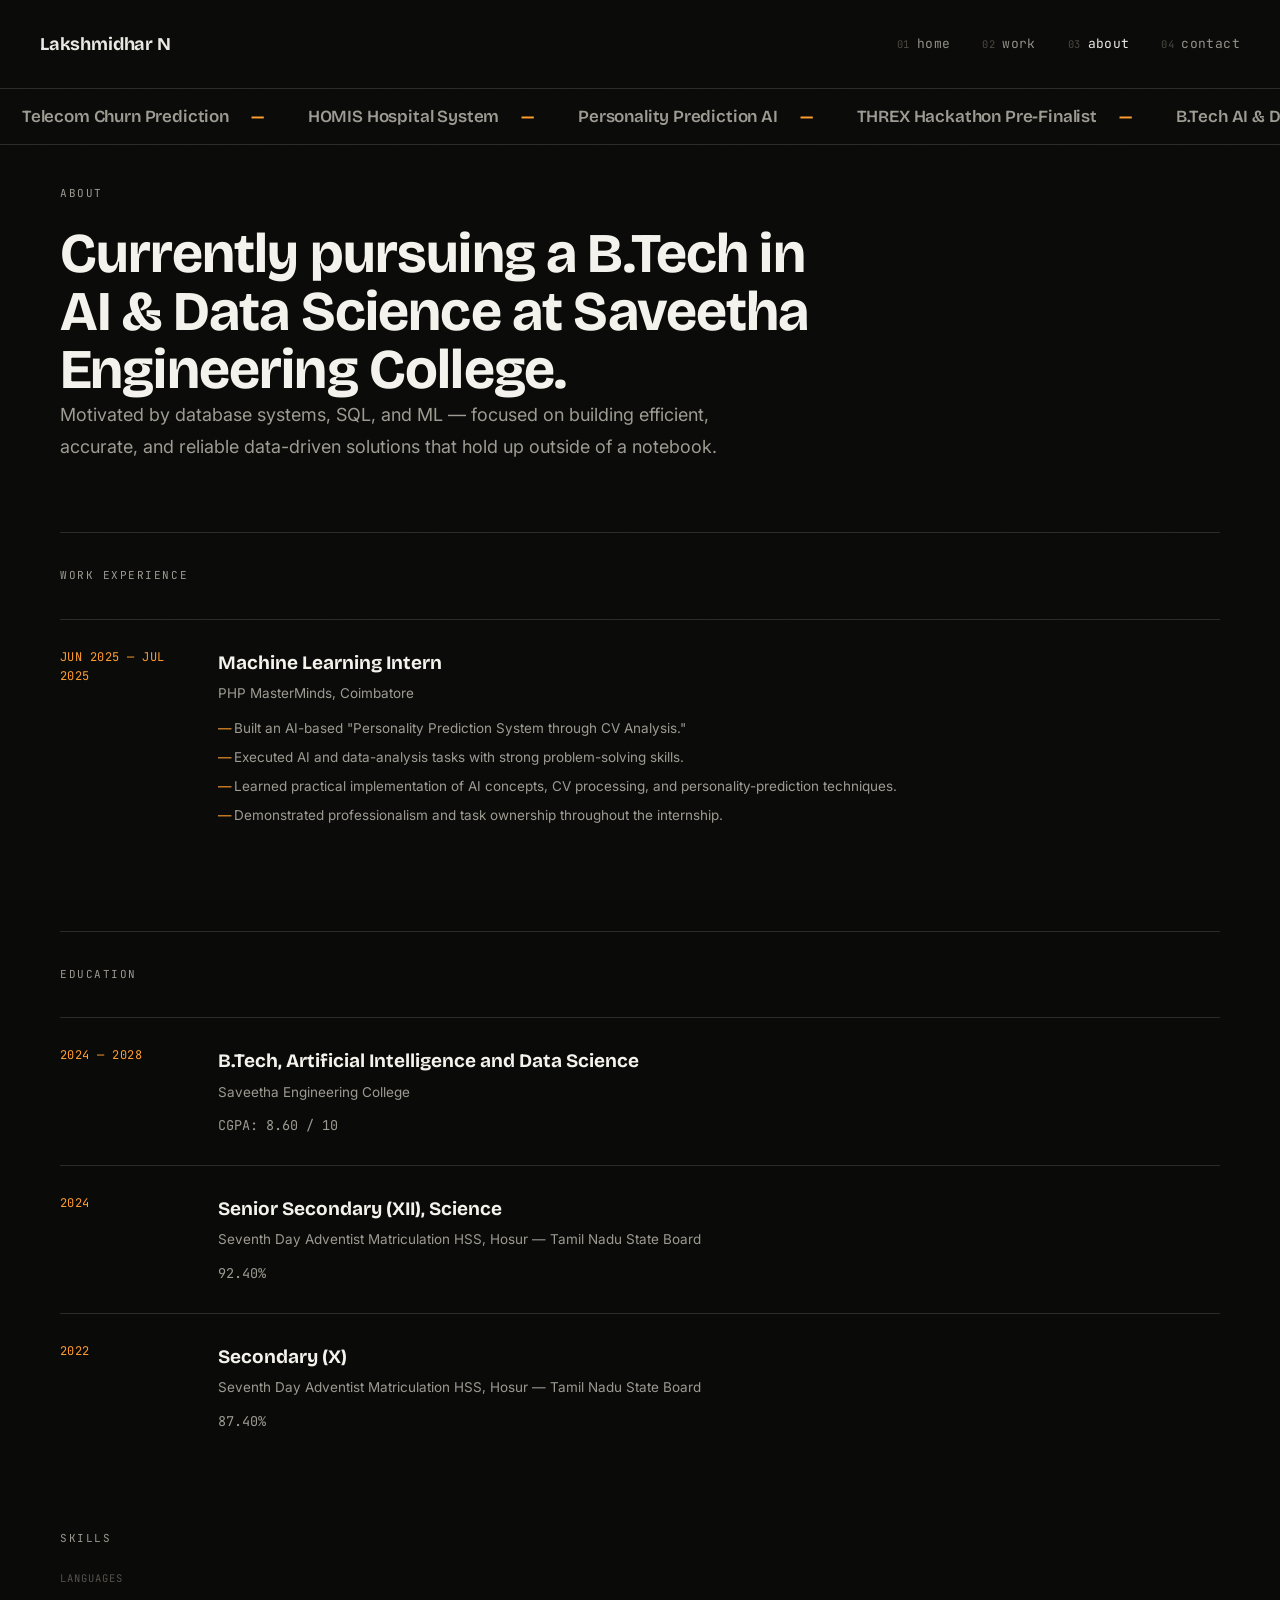
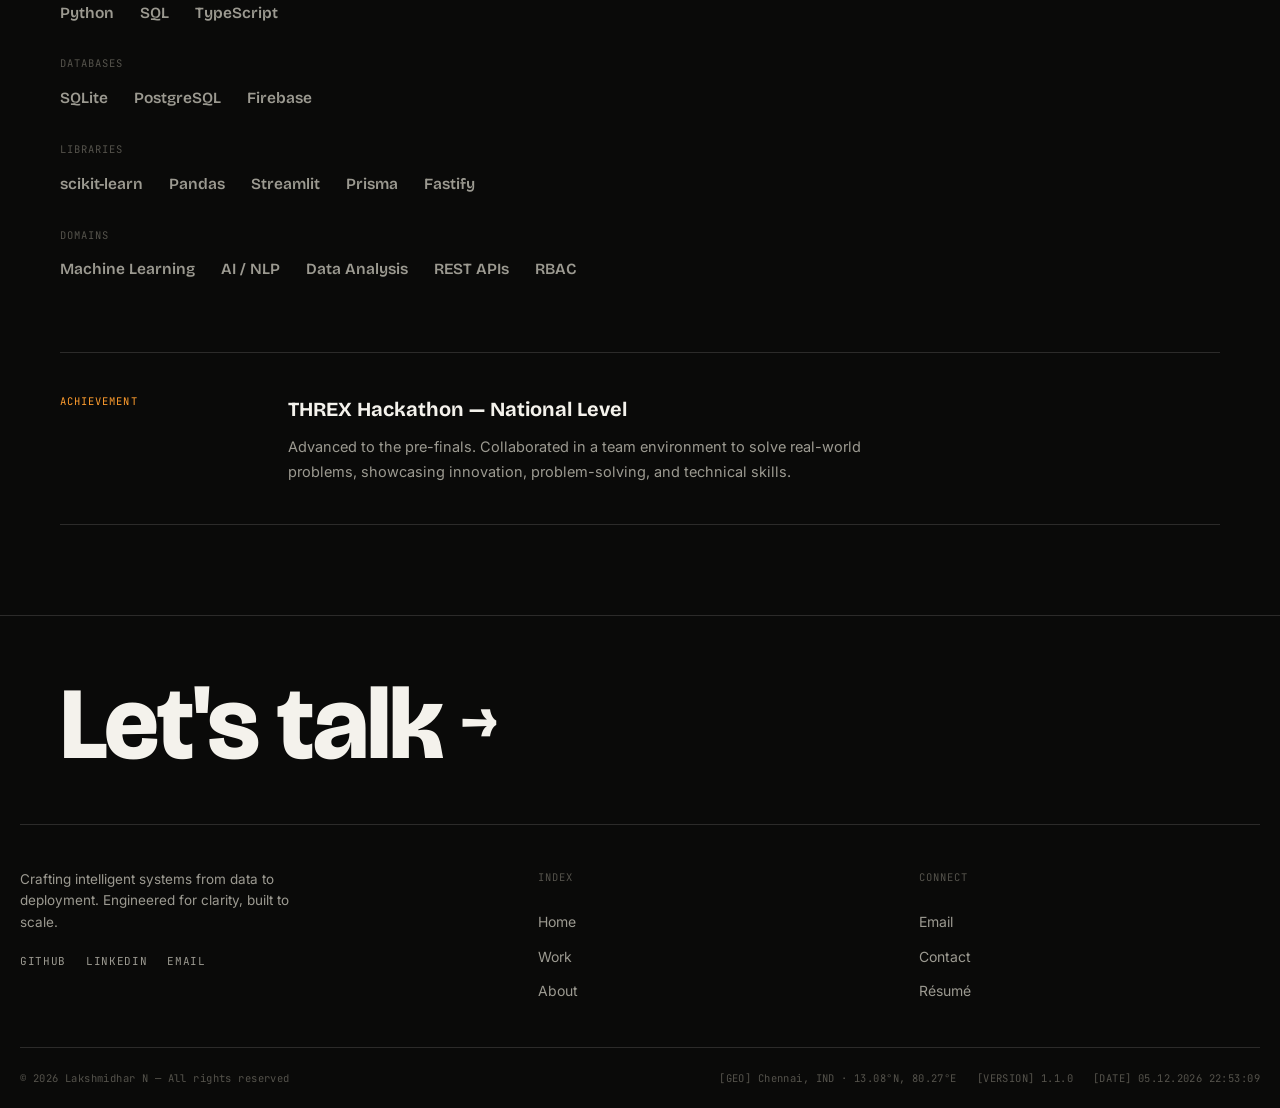
==== commit adfa3cef: "Given some updates" ====
--- a/about.html
+++ b/about.html
@@ -79,7 +79,7 @@
 </div>
 
 <!-- ABOUT -->
-<section id="about" style="padding-top:calc(var(--nav-h) + 60px);">
+<section id="about" style="padding-top:40px;">
   <div class="wrap reveal">
     <span class="eyebrow">About</span>
     <h2 class="section-title">Currently pursuing a B.Tech in AI &amp; Data Science at Saveetha Engineering College.</h2>
@@ -203,4 +203,4 @@
 
 <script src="js/main.js"></script>
 </body>
-</html>
+</html>
--- a/css/style.css
+++ b/css/style.css
@@ -147,7 +147,7 @@
 
 /* ----------------------------------- layout ------------------------------- */
 .wrap{ max-width: 1240px; margin: 0 auto; padding: 0 40px; }
-section{ padding: 130px 0; position: relative; }
+section{ padding: 90px 0; position: relative; }
 .hairline{ border-top: 1px solid var(--line); }
 
 .eyebrow{
@@ -300,14 +300,18 @@
 
 /* ------------------------------------ hero ---------------------------------- */
 .hero{
-  padding-top: 56px;
-  padding-bottom: 90px;
+  padding-top: 40px;
+  padding-bottom: 40px;
 }
 .hero-grid{
   display:grid;
-  grid-template-columns: 1fr auto;
+  grid-template-columns: minmax(0, 1fr) auto;
   gap: 60px;
-  align-items: start;
+  align-items: center;
+}
+.hero-copy{
+  min-width: 0;
+  container-type: inline-size;
 }
 .tagrow{ display:flex; gap:10px; margin-bottom: 30px; flex-wrap:wrap; }
 .tag{
@@ -321,11 +325,13 @@
 .hero-name{
   font-family: var(--display);
   font-weight: 800;
-  font-size: clamp(30px, 10.5vw, 128px);
+  font-size: clamp(30px, 10cqi, 140px);
   line-height: .92;
   letter-spacing: -.03em;
   color: var(--ink);
   white-space: nowrap;
+  overflow: hidden;
+  display: block;
 }
 .hero-name .ch{ display:inline-block; }
 .hero-tag{
@@ -345,8 +351,8 @@
 
 .hero-portrait{
   position: relative;
-  width: clamp(300px, 32vw, 480px);
-  aspect-ratio: 3/4;
+  width: clamp(280px, 28vw, 400px);
+  aspect-ratio: 4/5;
   overflow:hidden;
   background: var(--bg-raise);
   border: 1px solid var(--line);
@@ -388,9 +394,10 @@
   border-top: 1px solid var(--line);
 }
 .pillar{
-  padding: 40px 34px 40px 0;
+  padding: 28px 34px;
   border-right: 1px solid var(--line);
 }
+.pillar:first-child{ padding-left:0; }
 .pillar:last-child{ border-right:none; padding-right:0; }
 .pillar .eyebrow{ margin-bottom: 26px; }
 .pillar h3{
@@ -409,8 +416,9 @@
   border-top: 1px solid var(--line);
   border-bottom: 1px solid var(--line);
 }
-.stat-box{ padding: 40px 20px 40px 0; border-right: 1px solid var(--line); }
-.stat-box:last-child{ border-right:none; }
+.stat-box{ padding: 28px 24px; border-right: 1px solid var(--line); }
+.stat-box:first-child{ padding-left:0; }
+.stat-box:last-child{ border-right:none; padding-right:0; }
 .stat-num{
   display:block;
   font-family: var(--display);
@@ -629,7 +637,7 @@
 .cert-date{ font-size: 10.5px; color: var(--ink-faint); margin-top:4px; }
 
 /* --------------------------------------------- contact page ---------------------------------- */
-.contact-hero{ padding-top: calc(var(--nav-h) + 40px); }
+.contact-hero{ padding-top: 40px; }
 .contact-headline{
   font-family: var(--display);
   font-weight: 800;
@@ -683,9 +691,9 @@
 #contactForm button{ align-self:flex-start; }
 
 /* -------------------------------------------------- footer -------------------------------------- */
-footer{ border-top: 1px solid var(--line); position:relative; z-index:1; padding-top: 90px; }
+footer{ border-top: 1px solid var(--line); position:relative; z-index:1; padding-top: 60px; }
 .footer-cta{
-  padding: 0 0 70px;
+  padding: 0 0 50px;
 }
 .footer-cta a{
   font-family: var(--display);
@@ -786,4 +794,4 @@
   .cert-nav{ display:none; }
   #toTop{ right:16px; bottom:16px; }
   .footer-cta a{ gap: 10px; }
-}
+}
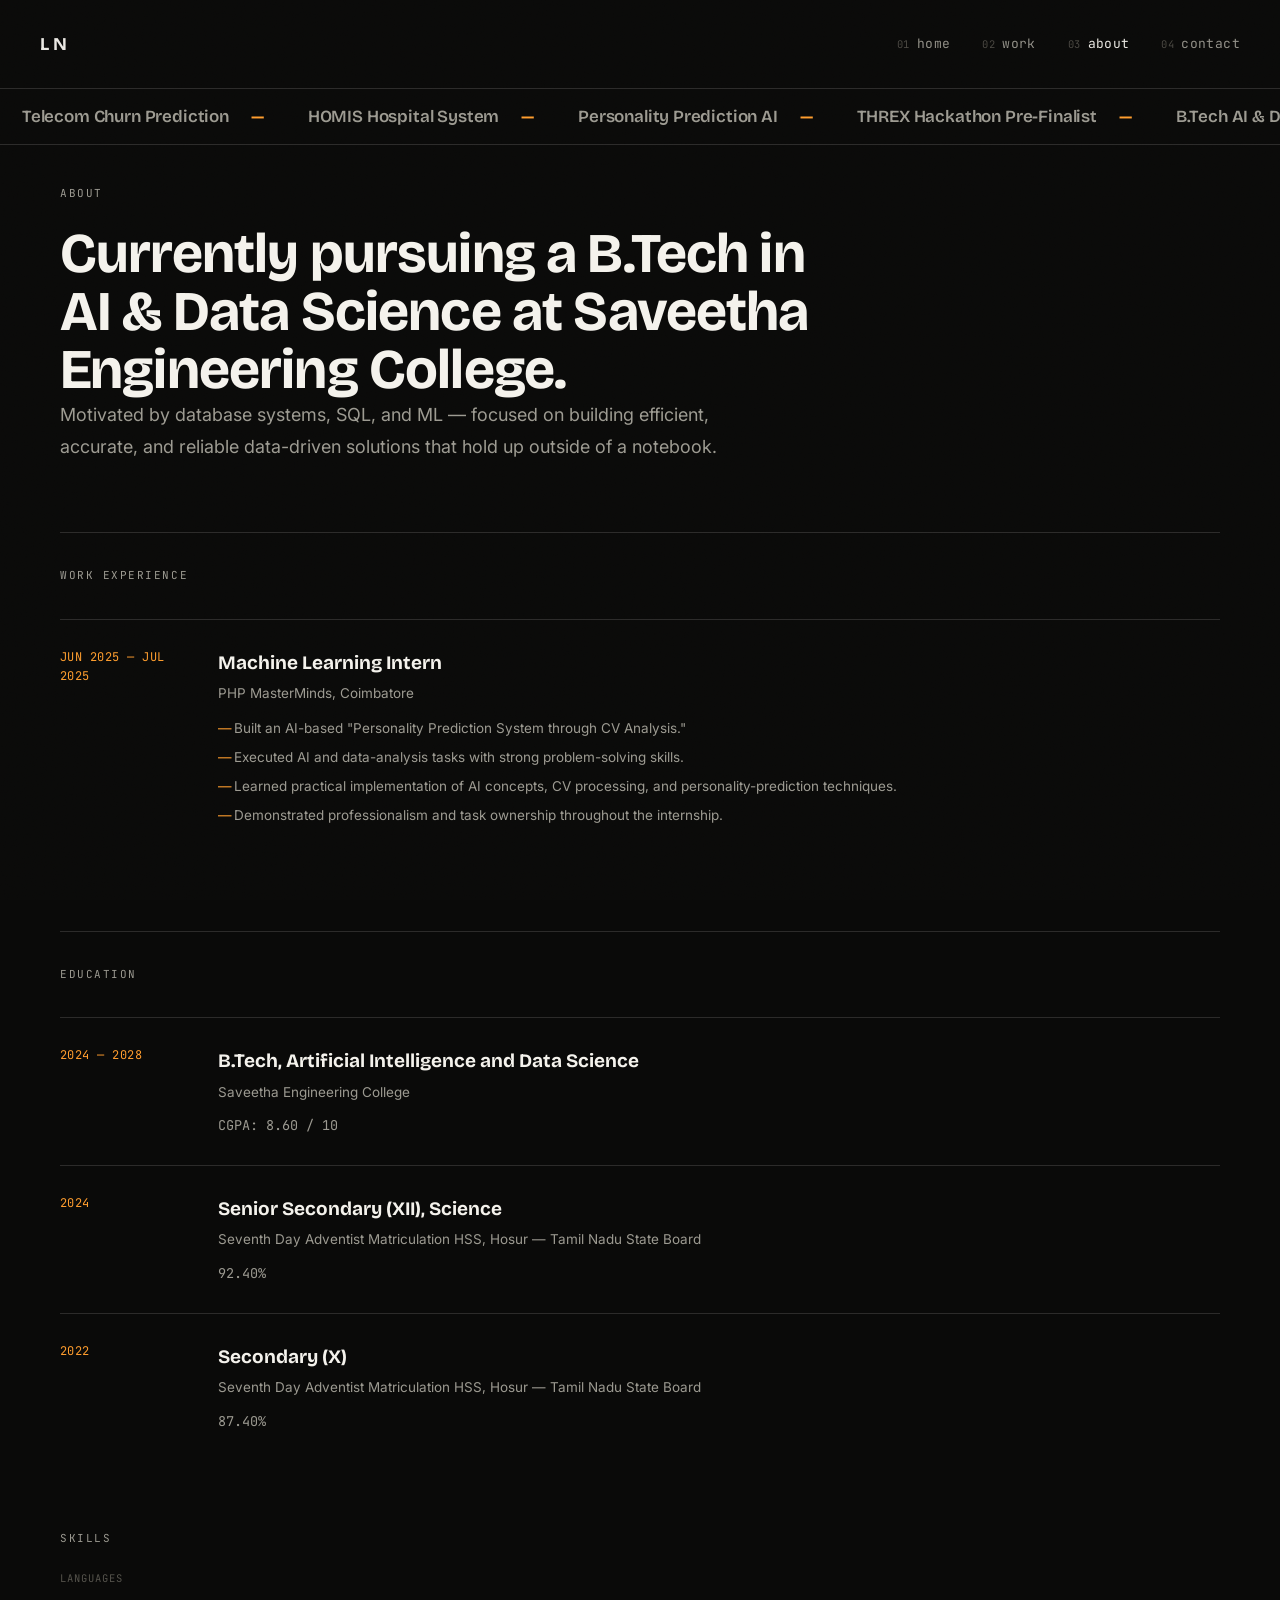
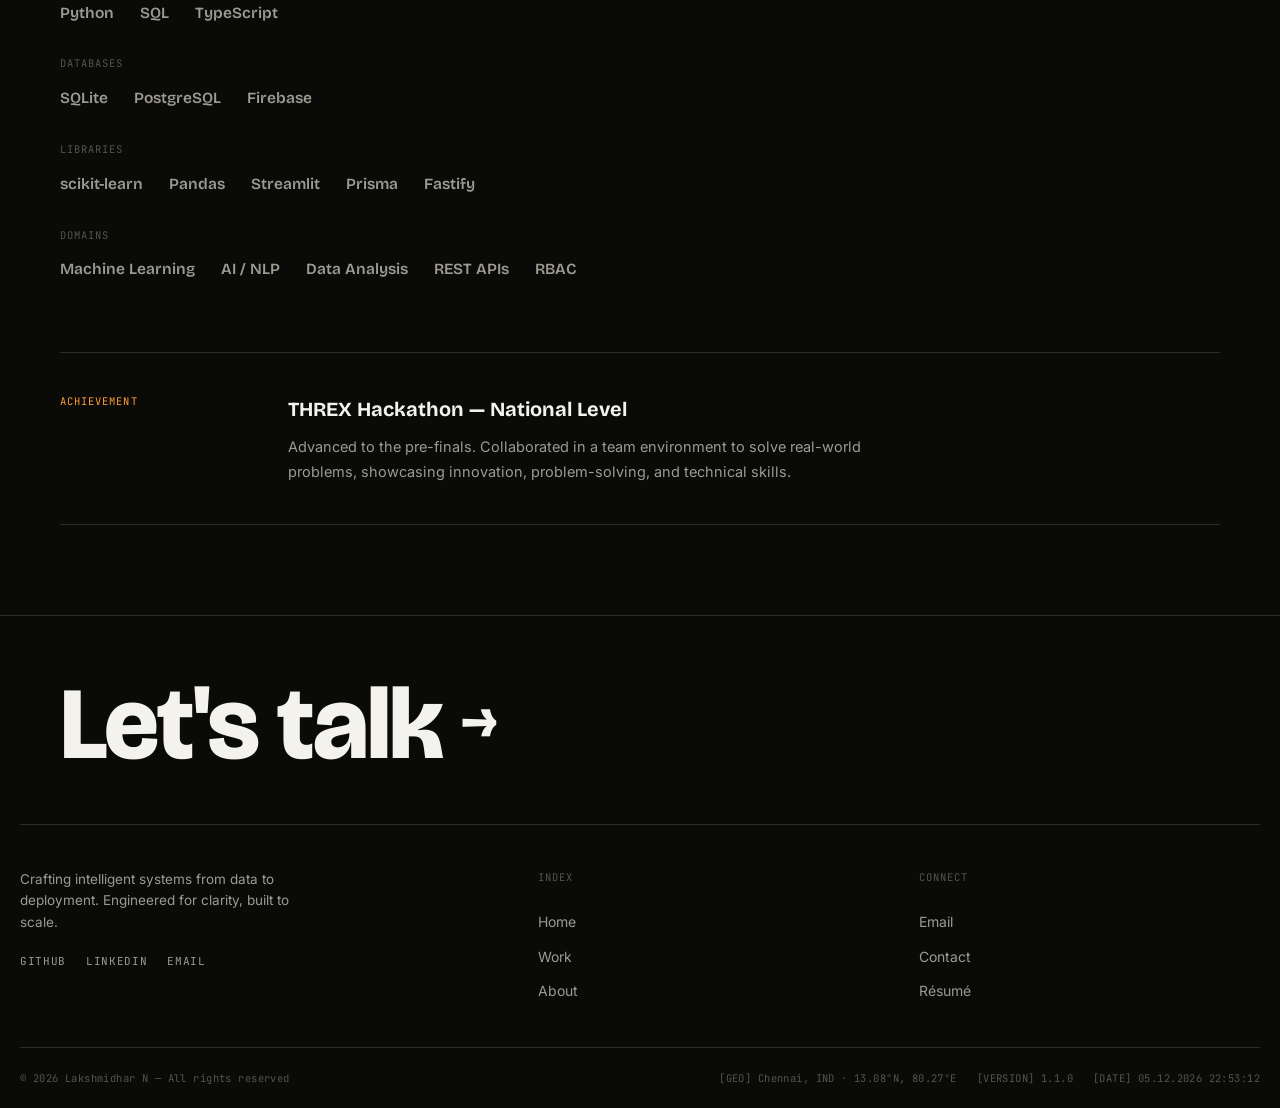
==== commit 7886b905: "Changed the Browser Tab name" ====
--- a/about.html
+++ b/about.html
@@ -5,7 +5,7 @@
 <meta name="viewport" content="width=device-width, initial-scale=1.0" />
 <meta name="theme-color" content="#0a0a09" />
 <meta name="color-scheme" content="dark" />
-<title>About — Lakshmidhar N</title>
+<title>LAKSHMIDHAR N</title>
 <meta name="description" content="System profile of Lakshmidhar N — B.Tech Artificial Intelligence and Data Science student at Saveetha Engineering College." />
 <link rel="icon" href="assets/favicon.ico" sizes="any" />
 <link rel="icon" type="image/png" sizes="32x32" href="assets/favicon-32.png" />
@@ -31,7 +31,7 @@
 </div>
 
 <nav>
-  <a href="index.html" class="nav-logo">Lakshmidhar N</a>
+  <a href="index.html" class="nav-logo">L N</a>
   <div class="nav-links-inline mono" aria-label="Primary">
     <a href="index.html"><span class="midx">01</span>home</a>
     <a href="work.html"><span class="midx">02</span>work</a>
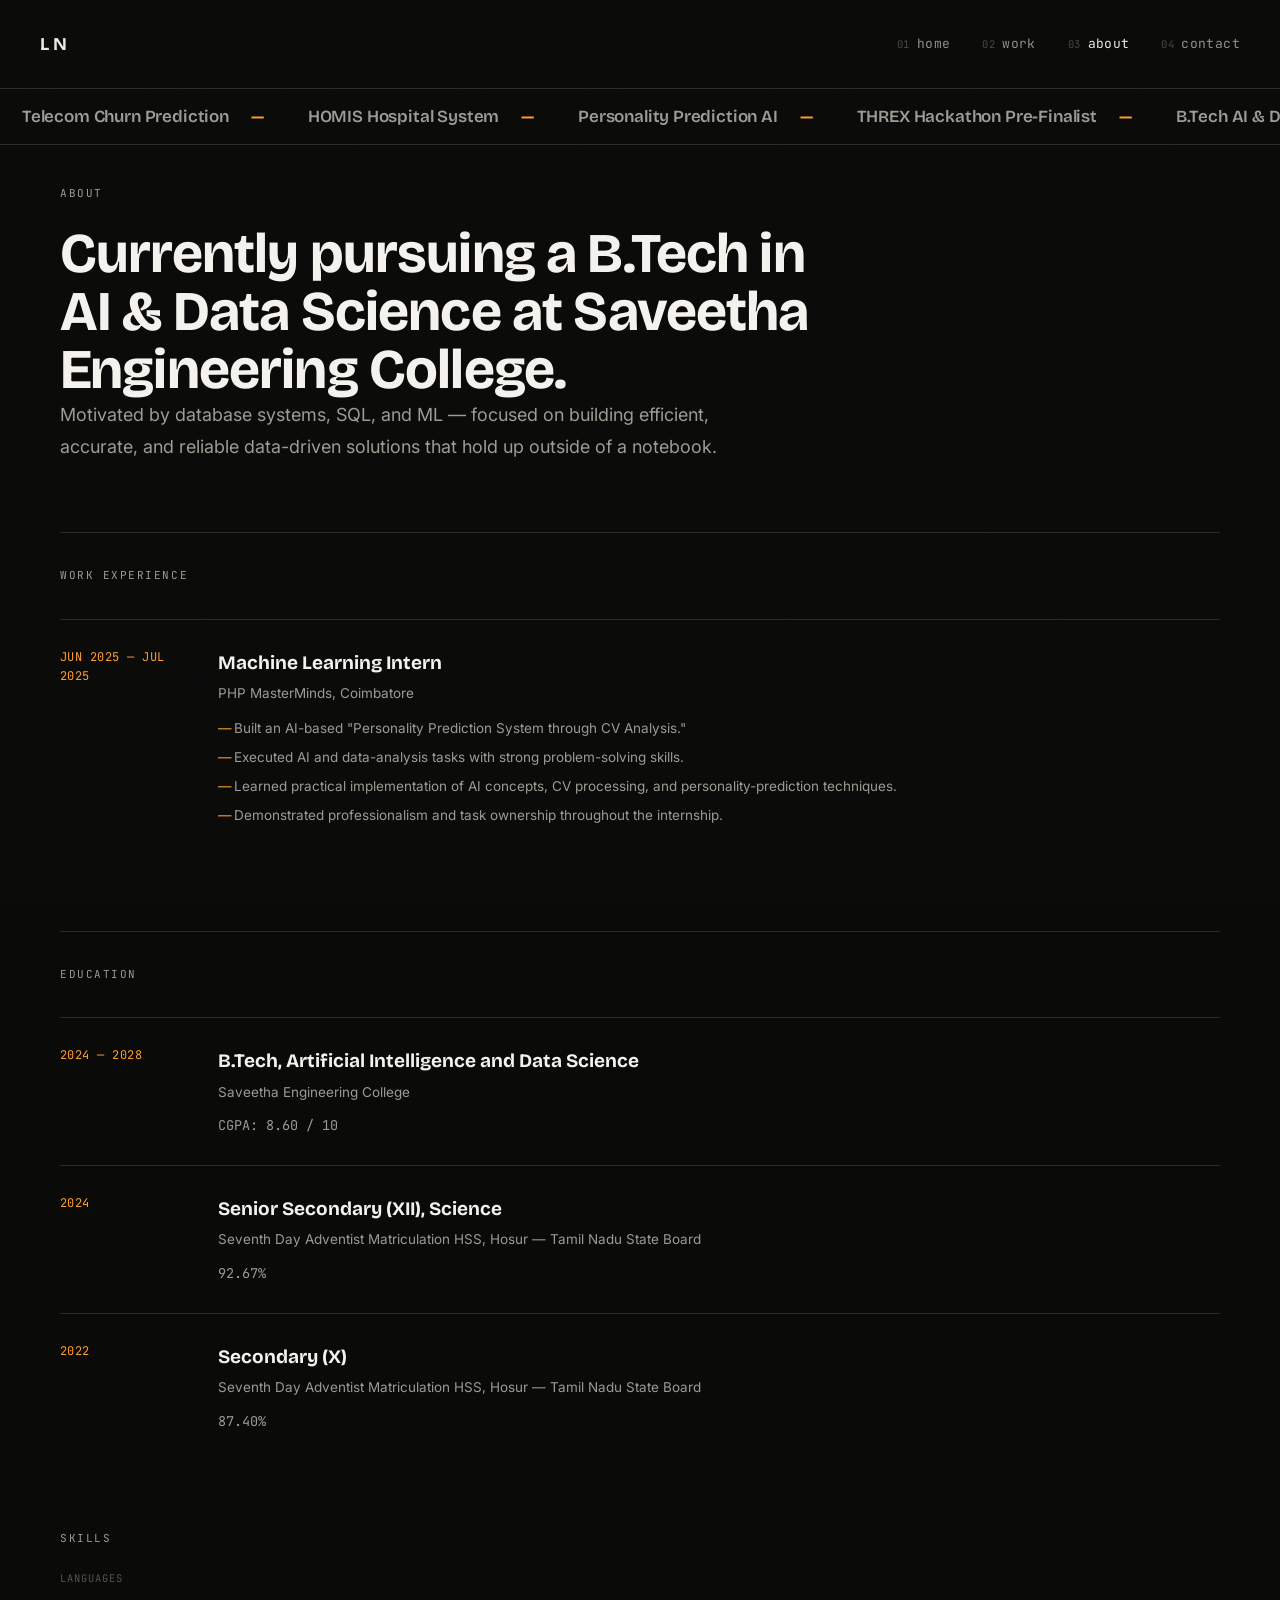
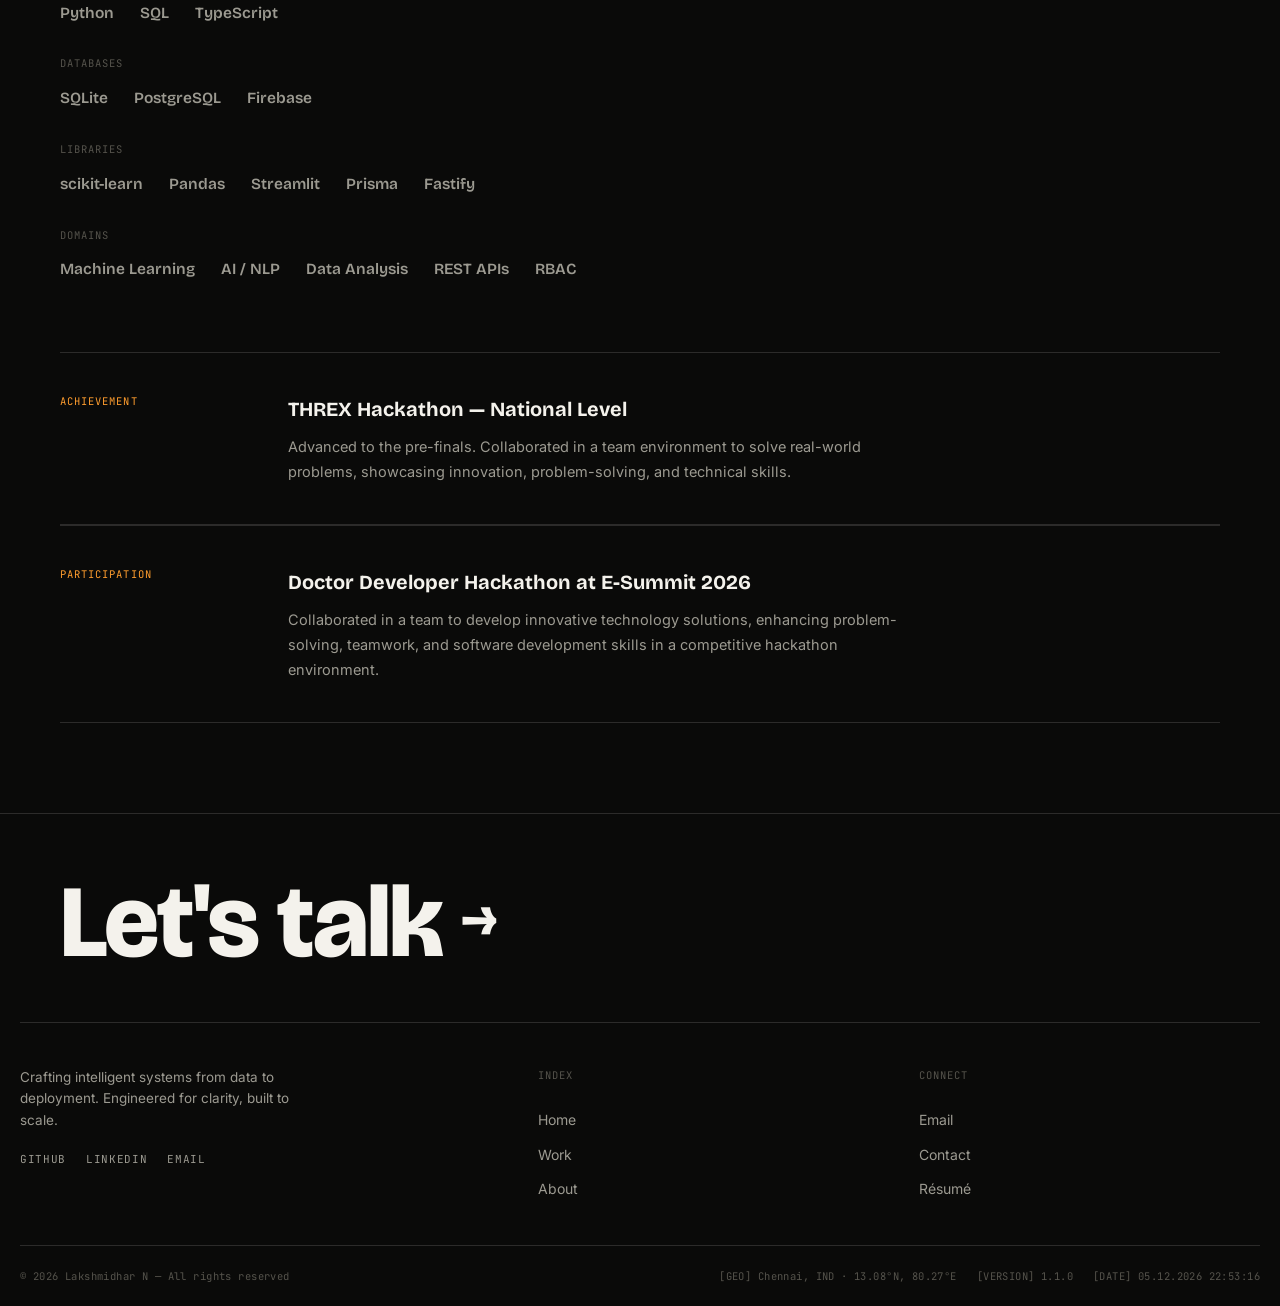
==== commit 6c959e82: "Added all of the certificates" ====
--- a/about.html
+++ b/about.html
@@ -117,7 +117,7 @@
         <div>
           <h4>Senior Secondary (XII), Science</h4>
           <div class="t-sub">Seventh Day Adventist Matriculation HSS, Hosur — Tamil Nadu State Board</div>
-          <p class="cgpa">92.40%</p>
+          <p class="cgpa">92.67%</p>
         </div>
       </div>
       <div class="t-item">
@@ -155,6 +155,14 @@
       <div>
         <h4>THREX Hackathon — National Level</h4>
         <p>Advanced to the pre-finals. Collaborated in a team environment to solve real-world problems, showcasing innovation, problem-solving, and technical skills.</p>
+      </div>
+    </div>
+
+    <div class="ach-card">
+      <span class="ach-badge mono">PARTICIPATION</span>
+      <div>
+        <h4>Doctor Developer Hackathon at E-Summit 2026</h4>
+        <p>Collaborated in a team to develop innovative technology solutions, enhancing problem-solving, teamwork, and software development skills in a competitive hackathon environment.</p>
       </div>
     </div>
   </div>
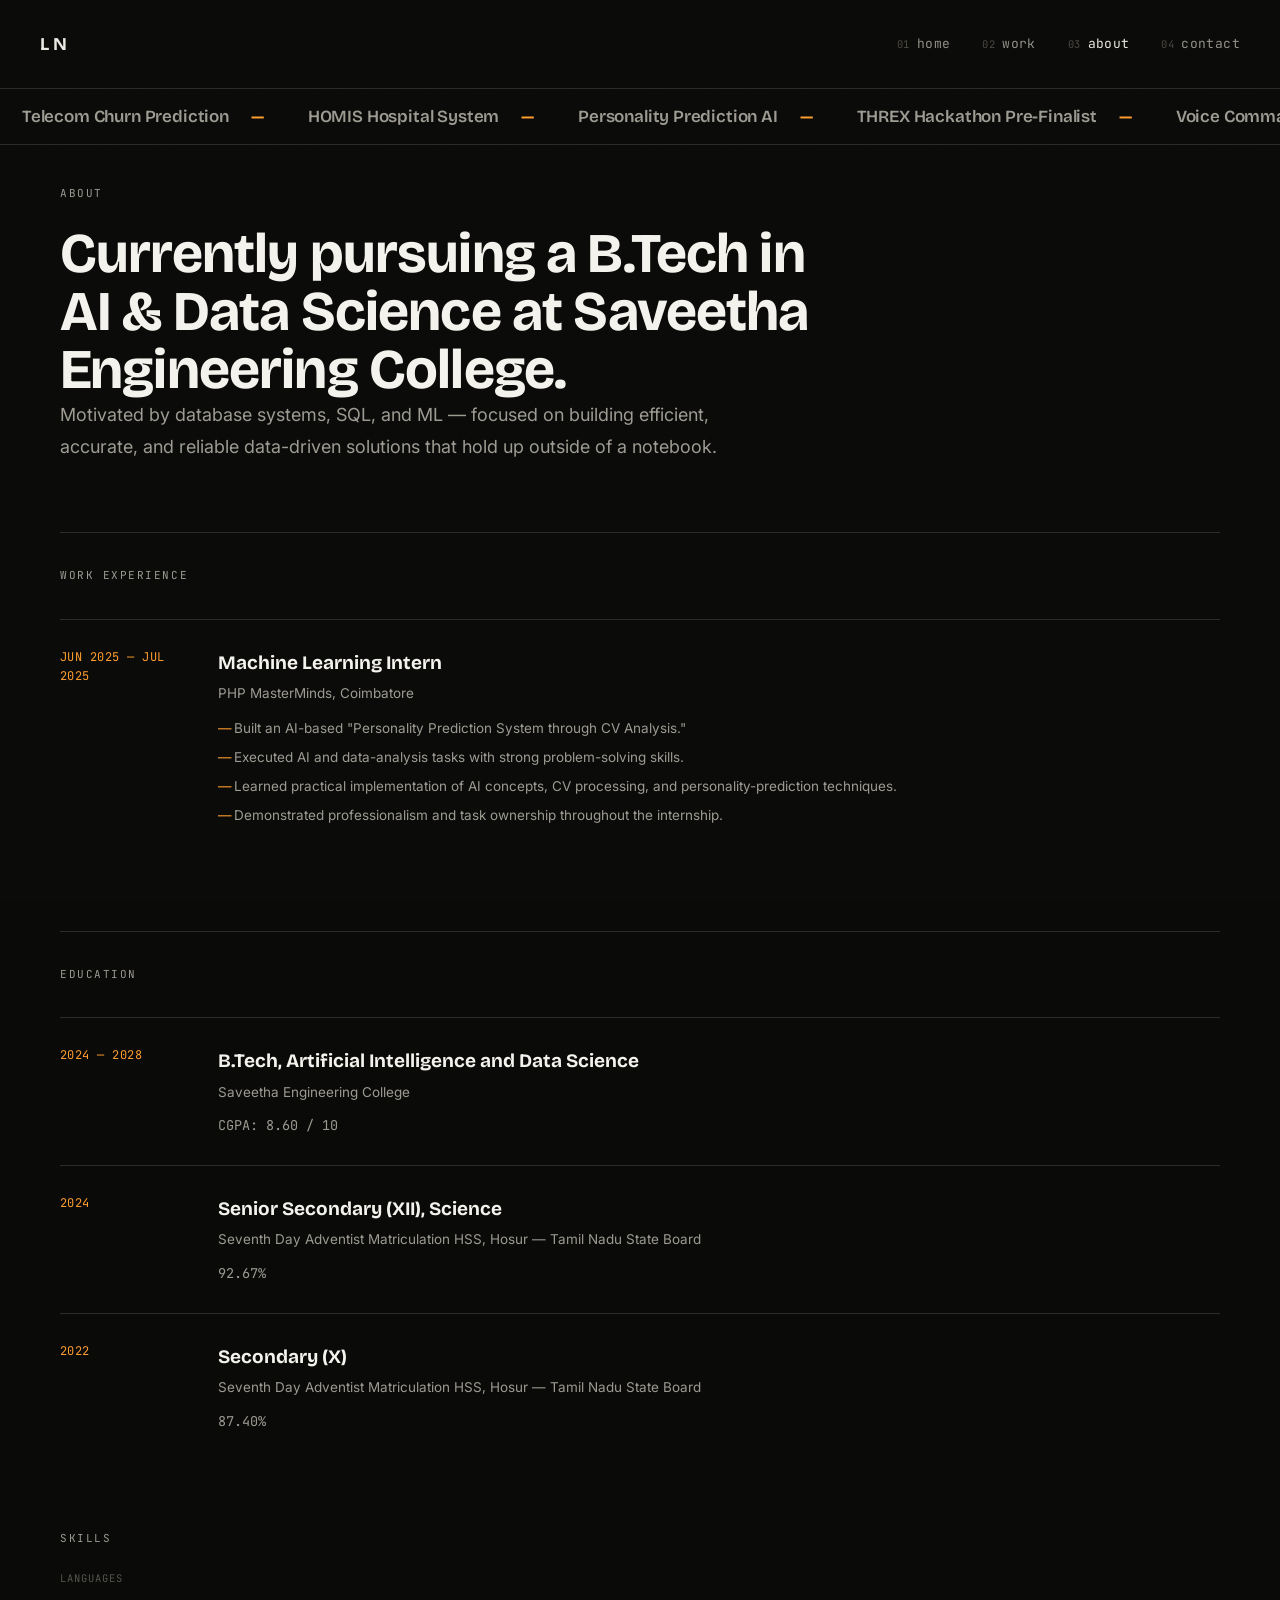
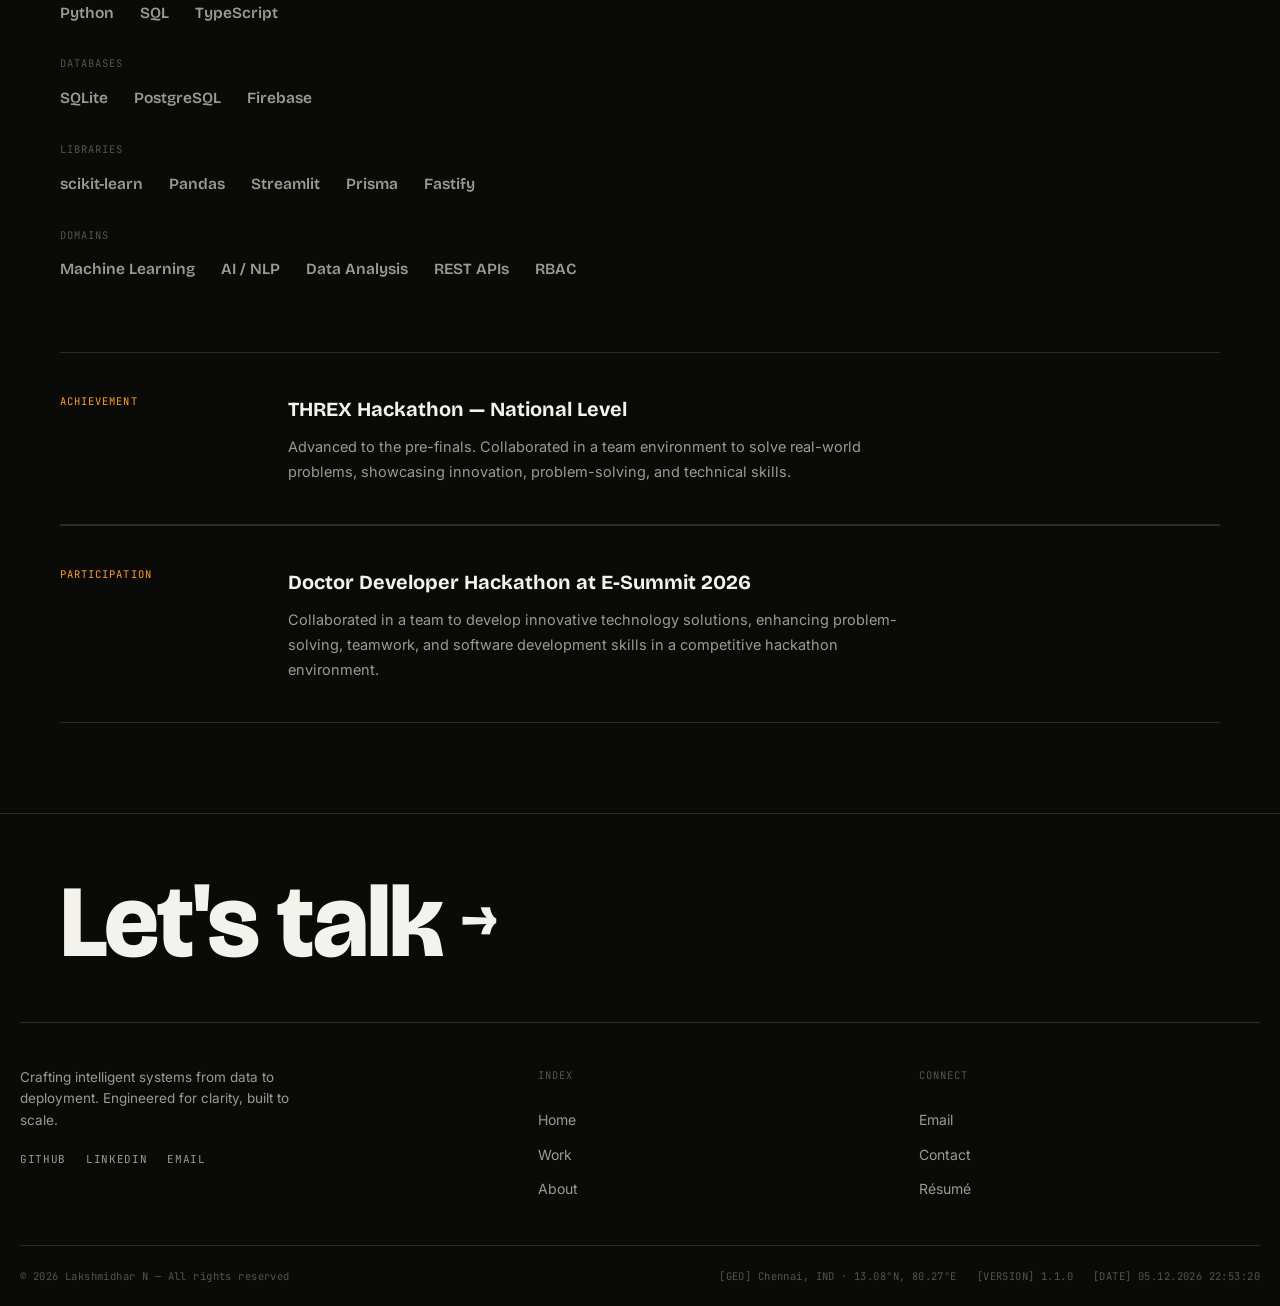
==== commit b83aa728: "Added a new project" ====
--- a/about.html
+++ b/about.html
@@ -67,12 +67,14 @@
     <span>HOMIS Hospital System</span>
     <span>Personality Prediction AI</span>
     <span>THREX Hackathon Pre-Finalist</span>
+    <span>Voice Command Model</span>
     <span>B.Tech AI &amp; Data Science</span>
     <span>8.60 CGPA</span>
     <span>Telecom Churn Prediction</span>
     <span>HOMIS Hospital System</span>
     <span>Personality Prediction AI</span>
     <span>THREX Hackathon Pre-Finalist</span>
+    <span>Voice Command Model</span>
     <span>B.Tech AI &amp; Data Science</span>
     <span>8.60 CGPA</span>
   </div>
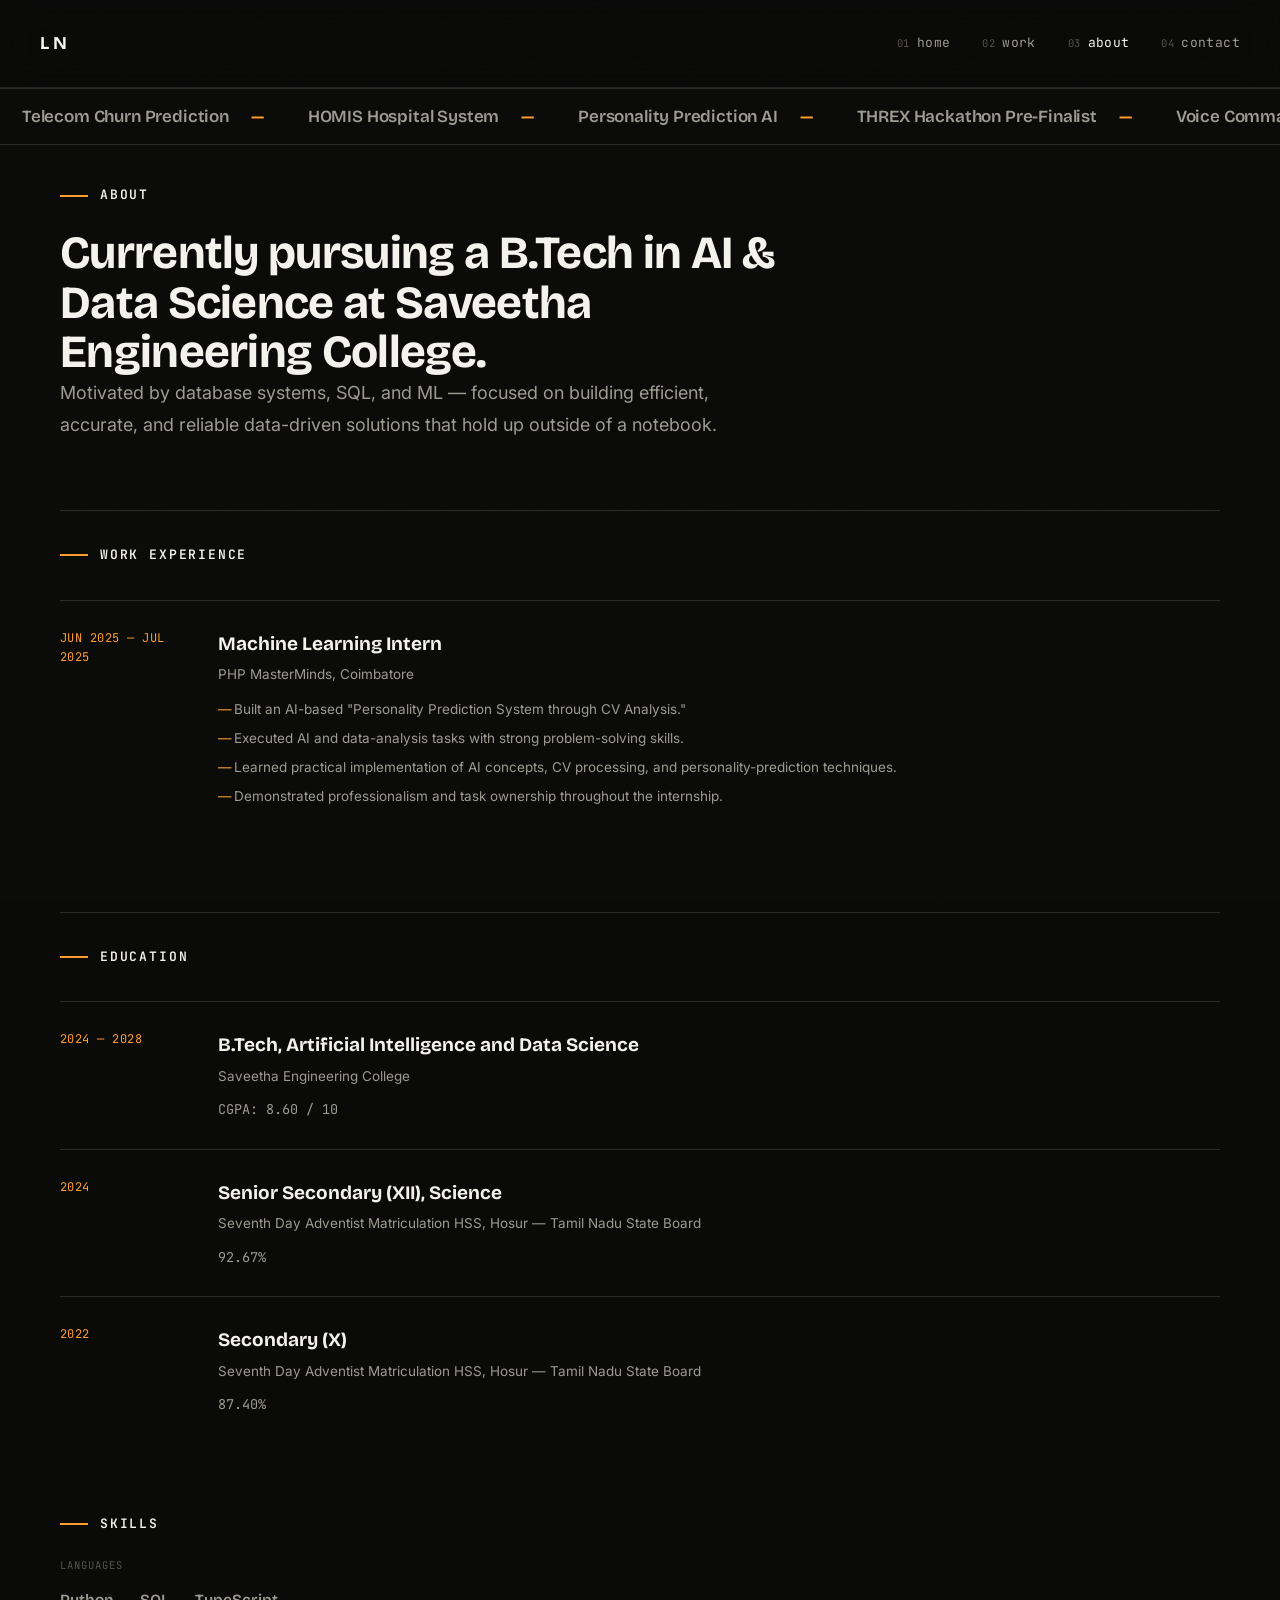
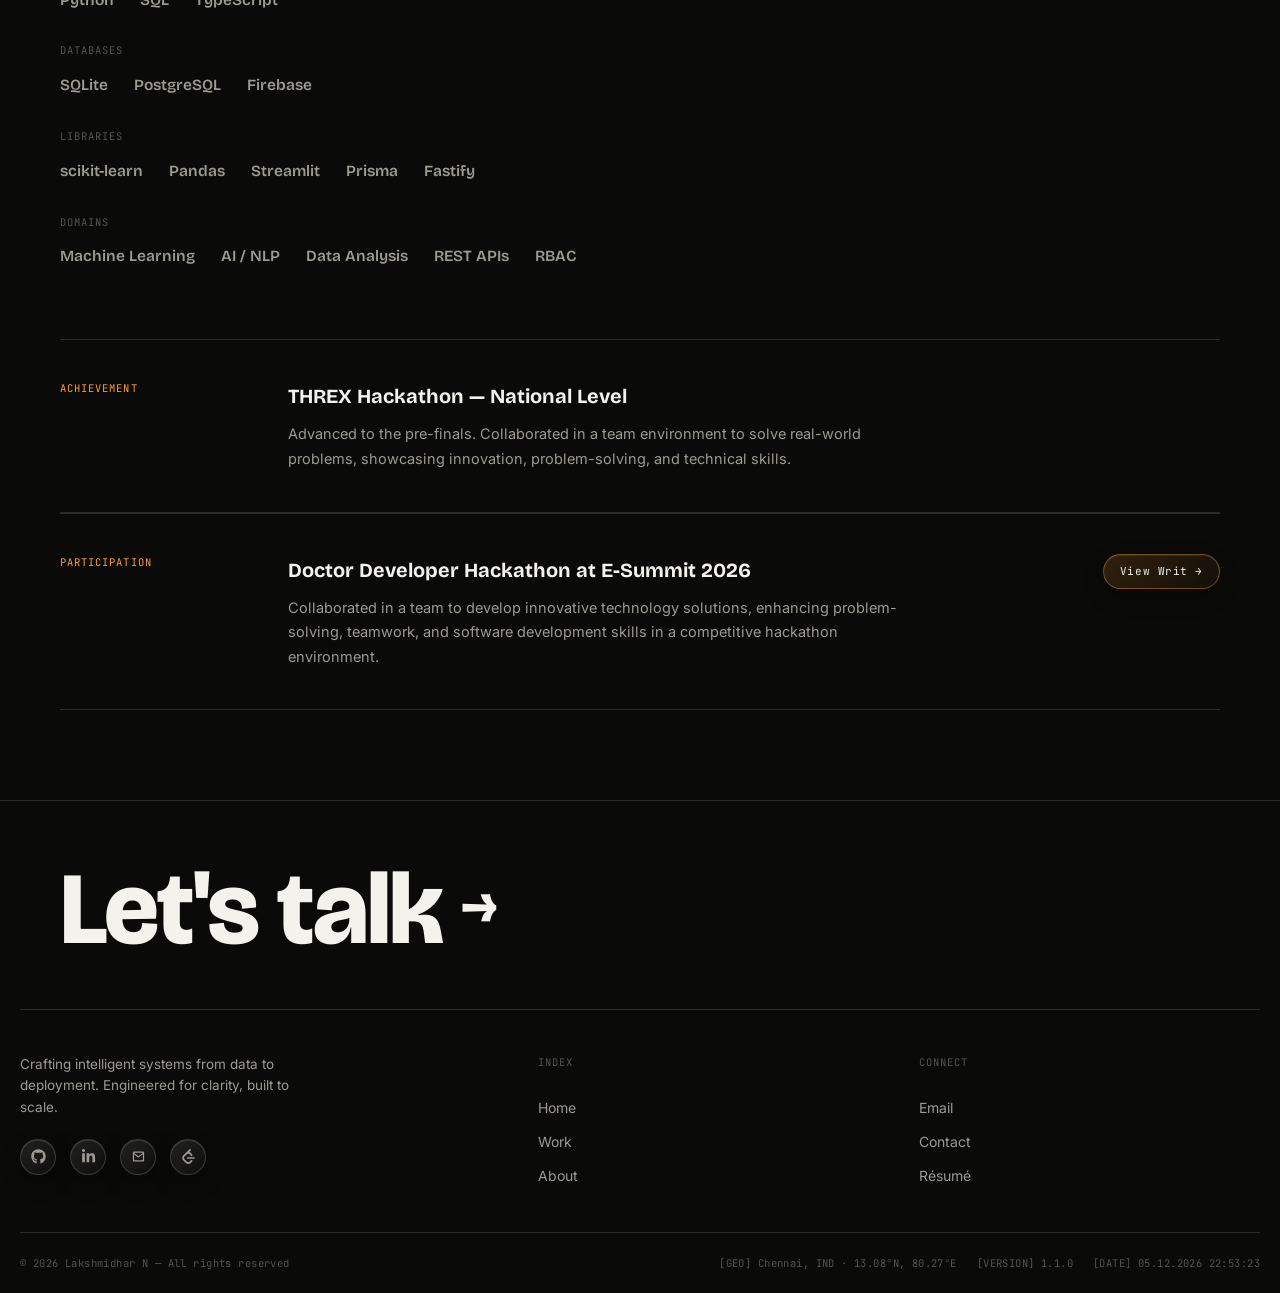
==== commit b329c120: "Added Glassmorphism" ====
--- a/about.html
+++ b/about.html
@@ -54,9 +54,12 @@
   <div class="menu-foot">
     <span>Chennai, India — GMT+5:30</span>
     <span class="msoc">
-      <a href="https://github.com/lakshmidharn2007-code" target="_blank" rel="noopener">GitHub</a>
-      <a href="https://www.linkedin.com/in/lakshmidharn-231107u/" target="_blank" rel="noopener">LinkedIn</a>
-      <a href="mailto:lakshmidhar2007@gmail.com">Email</a>
+      <div class="icon-row small">
+      <a class="icon-btn" href="https://github.com/lakshmidharn2007-code" target="_blank" rel="noopener" aria-label="GitHub"><svg viewBox="0 0 496 512" aria-hidden="true"><path d="M165.9 397.4c0 2-2.3 3.6-5.2 3.6-3.3.3-5.6-1.3-5.6-3.6 0-2 2.3-3.6 5.2-3.6 3-.3 5.6 1.3 5.6 3.6zm-31.1-4.5c-.7 2 1.3 4.3 4.3 4.9 2.6 1 5.6 0 6.2-2s-1.3-4.3-4.3-5.2c-2.6-.7-5.5.3-6.2 2.3zm44.2-1.7c-2.9.7-4.9 2.6-4.6 4.9.3 2 2.9 3.3 5.9 2.6 2.9-.7 4.9-2.6 4.6-4.6-.3-1.9-3-3.2-5.9-2.9zM244.8 8C106.1 8 0 113.3 0 252c0 110.9 69.8 205.8 169.5 239.2 12.8 2.3 17.3-5.6 17.3-12.1 0-6.2-.3-40.4-.3-61.4 0 0-70 15-84.7-29.8 0 0-11.4-29.1-27.8-36.6 0 0-22.9-15.7 1.6-15.4 0 0 24.9 2 38.6 25.8 21.9 38.6 58.6 27.5 72.9 20.9 2.3-16 8.8-27.1 16-33.7-55.9-6.2-112.3-14.3-112.3-110.5 0-27.5 7.6-41.3 23.6-58.9-2.6-6.5-11.1-33.3 2.6-67.9 20.9-6.5 69 27 69 27 20-5.6 41.5-8.5 62.8-8.5 21.3 0 42.8 2.9 62.8 8.5 0 0 48.1-33.6 69-27 13.7 34.7 5.2 61.4 2.6 67.9 16 17.7 25.8 31.5 25.8 58.9 0 96.5-58.9 104.2-114.8 110.5 9.2 7.9 17 22.9 17 46.4 0 33.7-.3 75.4-.3 83.6 0 6.5 4.6 14.4 17.3 12.1C428.2 457.8 496 362.9 496 252 496 113.3 383.5 8 244.8 8z"/></svg></a>
+      <a class="icon-btn" href="https://www.linkedin.com/in/lakshmidharn-231107u/" target="_blank" rel="noopener" aria-label="LinkedIn"><svg viewBox="0 0 448 512" aria-hidden="true"><path d="M100.28 448H7.4V148.9h92.88zM53.79 108.1C24.09 108.1 0 83.5 0 53.8a53.79 53.79 0 0 1 107.58 0c0 29.7-24.1 54.3-53.79 54.3zM447.9 448h-92.68V302.4c0-34.7-.7-79.2-48.29-79.2-48.29 0-55.69 37.7-55.69 76.7V448h-92.78V148.9h89.08v40.8h1.3c12.4-23.5 42.69-48.3 87.88-48.3 94 0 111.28 61.9 111.28 142.3V448z"/></svg></a>
+      <a class="icon-btn" href="mailto:lakshmidhar2007@gmail.com" aria-label="Email"><svg viewBox="0 0 24 24" aria-hidden="true"><path d="M3 5.5A1.5 1.5 0 0 1 4.5 4h15A1.5 1.5 0 0 1 21 5.5v13a1.5 1.5 0 0 1-1.5 1.5h-15A1.5 1.5 0 0 1 3 18.5v-13Zm2 .35v.5l6.4 4.9a1 1 0 0 0 1.2 0L19 6.35v-.5H5Zm14 2.4-5.85 4.48a2.5 2.5 0 0 1-3.05 0L5 8.25V18h14V8.25Z"/></svg></a>
+      <a class="icon-btn" href="https://leetcode.com/u/lakshmidhar_23/" target="_blank" rel="noopener" aria-label="LeetCode"><svg viewBox="0 0 24 24" aria-hidden="true"><path d="M16.102 17.93l-2.697 2.607c-.466.467-1.111.662-1.823.662s-1.357-.195-1.824-.662l-4.332-4.363c-.467-.467-.702-1.15-.702-1.863s.235-1.357.702-1.824l4.319-4.38c.467-.467 1.125-.645 1.837-.645s1.357.195 1.823.662l2.697 2.606c.514.515 1.365.497 1.9-.038.535-.536.553-1.387.039-1.901l-2.609-2.636a5.055 5.055 0 0 0-2.445-1.337l2.467-2.503c.516-.514.498-1.366-.037-1.901-.535-.535-1.387-.552-1.902-.038l-10.1 10.101c-.981.982-1.494 2.337-1.494 3.835 0 1.498.513 2.895 1.494 3.875l4.347 4.361c.981.979 2.337 1.452 3.834 1.452s2.853-.512 3.835-1.494l2.609-2.637c.514-.514.496-1.366-.039-1.901-.535-.535-1.386-.553-1.9-.039zM20.811 13.01H10.666c-.702 0-1.27.57-1.27 1.318 0 .698.568 1.317 1.27 1.317h10.145c.703 0 1.315-.619 1.315-1.317 0-.748-.612-1.318-1.315-1.318z"/></svg></a>
+    </div>
     </span>
   </div>
 </div>
@@ -166,9 +169,25 @@
         <h4>Doctor Developer Hackathon at E-Summit 2026</h4>
         <p>Collaborated in a team to develop innovative technology solutions, enhancing problem-solving, teamwork, and software development skills in a competitive hackathon environment.</p>
       </div>
+      <button class="ach-link mono" onclick="openModal('ach01')" data-cursor="VIEW">View Writ →</button>
     </div>
   </div>
 </section>
+
+<!-- ACHIEVEMENT MODALS -->
+<div class="modal-backdrop" id="modal" role="dialog" aria-modal="true">
+  <div class="modal-box" id="modalBox">
+    <button class="modal-close" onclick="closeModal()" aria-label="Close">✕</button>
+    <div id="modalContent"></div>
+  </div>
+</div>
+
+<template id="tpl-ach01">
+  <img class="m-cert-image" src="assets/certs/cert-17.png" alt="Certificate of Participation, Doctor Developer Hackathon at E-Summit 2026, issued to Lakshmidhar N by SRM Institute of Science and Technology" />
+  <h2>Doctor Developer Hackathon at E-Summit 2026</h2>
+  <span class="m-year mono">SRMIST // E-CELL · FEB 4–5, 2026</span>
+  <p class="m-desc">Collaborated in a team to develop innovative technology solutions, enhancing problem-solving, teamwork, and software development skills in a competitive hackathon environment.</p>
+</template>
 
 <!-- FOOTER -->
 <footer>
@@ -180,11 +199,12 @@
   <div class="wrap footer-grid">
     <div class="footer-brand">
       <p>Crafting intelligent systems from data to deployment. Engineered for clarity, built to scale.</p>
-      <div class="social-row mono">
-        <a href="https://github.com/lakshmidharn2007-code" target="_blank" rel="noopener">GITHUB</a>
-        <a href="https://www.linkedin.com/in/lakshmidharn-231107u/" target="_blank" rel="noopener">LINKEDIN</a>
-        <a href="mailto:lakshmidhar2007@gmail.com">EMAIL</a>
-      </div>
+      <div class="icon-row small">
+      <a class="icon-btn" href="https://github.com/lakshmidharn2007-code" target="_blank" rel="noopener" aria-label="GitHub"><svg viewBox="0 0 496 512" aria-hidden="true"><path d="M165.9 397.4c0 2-2.3 3.6-5.2 3.6-3.3.3-5.6-1.3-5.6-3.6 0-2 2.3-3.6 5.2-3.6 3-.3 5.6 1.3 5.6 3.6zm-31.1-4.5c-.7 2 1.3 4.3 4.3 4.9 2.6 1 5.6 0 6.2-2s-1.3-4.3-4.3-5.2c-2.6-.7-5.5.3-6.2 2.3zm44.2-1.7c-2.9.7-4.9 2.6-4.6 4.9.3 2 2.9 3.3 5.9 2.6 2.9-.7 4.9-2.6 4.6-4.6-.3-1.9-3-3.2-5.9-2.9zM244.8 8C106.1 8 0 113.3 0 252c0 110.9 69.8 205.8 169.5 239.2 12.8 2.3 17.3-5.6 17.3-12.1 0-6.2-.3-40.4-.3-61.4 0 0-70 15-84.7-29.8 0 0-11.4-29.1-27.8-36.6 0 0-22.9-15.7 1.6-15.4 0 0 24.9 2 38.6 25.8 21.9 38.6 58.6 27.5 72.9 20.9 2.3-16 8.8-27.1 16-33.7-55.9-6.2-112.3-14.3-112.3-110.5 0-27.5 7.6-41.3 23.6-58.9-2.6-6.5-11.1-33.3 2.6-67.9 20.9-6.5 69 27 69 27 20-5.6 41.5-8.5 62.8-8.5 21.3 0 42.8 2.9 62.8 8.5 0 0 48.1-33.6 69-27 13.7 34.7 5.2 61.4 2.6 67.9 16 17.7 25.8 31.5 25.8 58.9 0 96.5-58.9 104.2-114.8 110.5 9.2 7.9 17 22.9 17 46.4 0 33.7-.3 75.4-.3 83.6 0 6.5 4.6 14.4 17.3 12.1C428.2 457.8 496 362.9 496 252 496 113.3 383.5 8 244.8 8z"/></svg></a>
+      <a class="icon-btn" href="https://www.linkedin.com/in/lakshmidharn-231107u/" target="_blank" rel="noopener" aria-label="LinkedIn"><svg viewBox="0 0 448 512" aria-hidden="true"><path d="M100.28 448H7.4V148.9h92.88zM53.79 108.1C24.09 108.1 0 83.5 0 53.8a53.79 53.79 0 0 1 107.58 0c0 29.7-24.1 54.3-53.79 54.3zM447.9 448h-92.68V302.4c0-34.7-.7-79.2-48.29-79.2-48.29 0-55.69 37.7-55.69 76.7V448h-92.78V148.9h89.08v40.8h1.3c12.4-23.5 42.69-48.3 87.88-48.3 94 0 111.28 61.9 111.28 142.3V448z"/></svg></a>
+      <a class="icon-btn" href="mailto:lakshmidhar2007@gmail.com" aria-label="Email"><svg viewBox="0 0 24 24" aria-hidden="true"><path d="M3 5.5A1.5 1.5 0 0 1 4.5 4h15A1.5 1.5 0 0 1 21 5.5v13a1.5 1.5 0 0 1-1.5 1.5h-15A1.5 1.5 0 0 1 3 18.5v-13Zm2 .35v.5l6.4 4.9a1 1 0 0 0 1.2 0L19 6.35v-.5H5Zm14 2.4-5.85 4.48a2.5 2.5 0 0 1-3.05 0L5 8.25V18h14V8.25Z"/></svg></a>
+      <a class="icon-btn" href="https://leetcode.com/u/lakshmidhar_23/" target="_blank" rel="noopener" aria-label="LeetCode"><svg viewBox="0 0 24 24" aria-hidden="true"><path d="M16.102 17.93l-2.697 2.607c-.466.467-1.111.662-1.823.662s-1.357-.195-1.824-.662l-4.332-4.363c-.467-.467-.702-1.15-.702-1.863s.235-1.357.702-1.824l4.319-4.38c.467-.467 1.125-.645 1.837-.645s1.357.195 1.823.662l2.697 2.606c.514.515 1.365.497 1.9-.038.535-.536.553-1.387.039-1.901l-2.609-2.636a5.055 5.055 0 0 0-2.445-1.337l2.467-2.503c.516-.514.498-1.366-.037-1.901-.535-.535-1.387-.552-1.902-.038l-10.1 10.101c-.981.982-1.494 2.337-1.494 3.835 0 1.498.513 2.895 1.494 3.875l4.347 4.361c.981.979 2.337 1.452 3.834 1.452s2.853-.512 3.835-1.494l2.609-2.637c.514-.514.496-1.366-.039-1.901-.535-.535-1.386-.553-1.9-.039zM20.811 13.01H10.666c-.702 0-1.27.57-1.27 1.318 0 .698.568 1.317 1.27 1.317h10.145c.703 0 1.315-.619 1.315-1.317 0-.748-.612-1.318-1.315-1.318z"/></svg></a>
+    </div>
     </div>
     <div class="footer-col">
       <span class="glabel mono">INDEX</span>
--- a/css/style.css
+++ b/css/style.css
@@ -152,21 +152,31 @@
 
 .eyebrow{
   font-family: var(--mono);
-  font-size: 11px;
+  font-weight: 600;
+  font-size: 13px;
   letter-spacing: .14em;
-  color: var(--ink-dim);
+  color: var(--ink);
   text-transform: uppercase;
   margin-bottom: 22px;
-  display:block;
+  display:flex;
+  align-items:center;
+  gap: 12px;
+}
+.eyebrow::before{
+  content:"";
+  width: 28px; height: 2px;
+  background: var(--signal);
+  display:inline-block;
+  flex-shrink:0;
 }
 .eyebrow em{ color: var(--signal); font-style:normal; }
 
 .section-title{
   font-family: var(--display);
   font-weight: 700;
-  font-size: clamp(32px, 4.4vw, 56px);
+  font-size: clamp(28px, 3.8vw, 46px);
   letter-spacing: -.015em;
-  line-height: 1.04;
+  line-height: 1.08;
   max-width: 780px;
 }
 
@@ -177,7 +187,10 @@
   height: var(--nav-h);
   display:flex; align-items:center; justify-content:space-between;
   padding: 0 40px;
-  mix-blend-mode: difference;
+  background: rgba(10,10,9,.45);
+  backdrop-filter: blur(20px) saturate(160%);
+  -webkit-backdrop-filter: blur(20px) saturate(160%);
+  border-bottom: 1px solid rgba(244,242,236,.10);
 }
 .nav-logo{
   font-family: var(--display);
@@ -220,7 +233,9 @@
 #menuOverlay{
   position: fixed; inset:0;
   z-index: 650;
-  background: var(--bg);
+  background: linear-gradient(160deg, rgba(10,10,9,.88), rgba(19,19,17,.88));
+  backdrop-filter: blur(28px) saturate(160%);
+  -webkit-backdrop-filter: blur(28px) saturate(160%);
   display:flex; flex-direction:column; justify-content:space-between;
   padding: 130px 40px 50px;
   clip-path: inset(0 0 100% 0);
@@ -290,12 +305,37 @@
   letter-spacing: .05em;
   padding: 15px 26px;
   border: 1px solid var(--line-strong);
-  transition: background .2s, color .2s, border-color .2s;
-}
-.btn-primary{ background: var(--ink); color: var(--bg); border-color: var(--ink); }
-.btn-primary:hover{ background: var(--signal); border-color: var(--signal); color: var(--signal-ink); }
-.btn-ghost{ background: transparent; color: var(--ink); }
-.btn-ghost:hover{ border-color: var(--signal); color: var(--signal); }
+  border-radius: 14px;
+  transition: background .2s, color .2s, border-color .2s, transform .2s, box-shadow .2s;
+}
+.btn-primary{
+  background: linear-gradient(135deg, rgba(244,242,236,.96), rgba(244,242,236,.86));
+  color: var(--bg);
+  border-color: rgba(244,242,236,.9);
+  backdrop-filter: blur(10px);
+  -webkit-backdrop-filter: blur(10px);
+  box-shadow: 0 8px 22px rgba(0,0,0,.28), inset 0 1px 0 rgba(255,255,255,.4);
+}
+.btn-primary:hover{
+  background: linear-gradient(135deg, var(--signal), #ffb35c);
+  border-color: var(--signal);
+  color: var(--signal-ink);
+  transform: translateY(-2px);
+}
+.btn-ghost{
+  background: linear-gradient(135deg, rgba(244,242,236,.09), rgba(244,242,236,.02));
+  border: 1px solid rgba(244,242,236,.18);
+  backdrop-filter: blur(16px) saturate(160%);
+  -webkit-backdrop-filter: blur(16px) saturate(160%);
+  box-shadow: 0 8px 22px rgba(0,0,0,.22), inset 0 1px 0 rgba(244,242,236,.08);
+  color: var(--ink);
+}
+.btn-ghost:hover{
+  border-color: var(--signal);
+  color: var(--signal);
+  background: linear-gradient(135deg, rgba(255,157,46,.16), rgba(255,157,46,.03));
+  transform: translateY(-2px);
+}
 .btn-row{ display:flex; gap:14px; flex-wrap:wrap; margin-top: 40px; }
 
 /* ------------------------------------ hero ---------------------------------- */
@@ -319,8 +359,12 @@
   font-size: 10.5px;
   letter-spacing: .09em;
   color: var(--ink-dim);
-  border: 1px solid var(--line);
+  border: 1px solid rgba(244,242,236,.16);
+  border-radius: 100px;
   padding: 6px 12px;
+  background: linear-gradient(135deg, rgba(244,242,236,.07), rgba(244,242,236,.015));
+  backdrop-filter: blur(10px);
+  -webkit-backdrop-filter: blur(10px);
 }
 .hero-name{
   font-family: var(--display);
@@ -349,14 +393,22 @@
   color: var(--ink-dim);
 }
 
+.hero-portrait-col{
+  display:flex;
+  flex-direction:column;
+  gap: 18px;
+  justify-self: end;
+  width: clamp(280px, 28vw, 400px);
+}
 .hero-portrait{
   position: relative;
-  width: clamp(280px, 28vw, 400px);
+  width: 100%;
   aspect-ratio: 4/5;
   overflow:hidden;
   background: var(--bg-raise);
-  border: 1px solid var(--line);
-  justify-self: end;
+  border: 1px solid rgba(244,242,236,.14);
+  border-radius: 22px;
+  box-shadow: 0 20px 50px rgba(0,0,0,.35), inset 0 1px 0 rgba(244,242,236,.08);
 }
 .hero-portrait img{
   width:100%; height:100%;
@@ -387,18 +439,50 @@
 }
 @keyframes pulse{ 0%,100%{ transform:scale(1); opacity:1; } 50%{ transform:scale(1.5); opacity:.5; } }
 
+/* ------------------------------------ glass icon buttons -------------------------- */
+.icon-row{ display:flex; align-items:center; gap: 14px; }
+.icon-btn{
+  width: 44px; height: 44px;
+  flex-shrink: 0;
+  display:flex; align-items:center; justify-content:center;
+  border-radius: 50%;
+  background: linear-gradient(135deg, rgba(244,242,236,.10), rgba(244,242,236,.025));
+  border: 1px solid rgba(244,242,236,.16);
+  backdrop-filter: blur(16px) saturate(160%);
+  -webkit-backdrop-filter: blur(16px) saturate(160%);
+  box-shadow: 0 8px 20px rgba(0,0,0,.3), inset 0 1px 0 rgba(244,242,236,.10);
+  color: var(--ink-dim);
+  transition: color .2s, border-color .2s, transform .2s, background .2s, box-shadow .2s;
+}
+.icon-btn svg{ width: 18px; height: 18px; fill: currentColor; display:block; }
+.icon-btn:hover{
+  color: var(--signal);
+  border-color: rgba(255,157,46,.5);
+  background: linear-gradient(135deg, rgba(255,157,46,.18), rgba(255,157,46,.04));
+  transform: translateY(-3px);
+  box-shadow: 0 12px 26px rgba(0,0,0,.35), inset 0 1px 0 rgba(244,242,236,.12);
+}
+.icon-row.small .icon-btn{ width: 36px; height: 36px; }
+.icon-row.small .icon-btn svg{ width: 15px; height: 15px; }
+.hero-social{ align-self: flex-start; }
+
 /* ------------------------------- identity / pillars -------------------------- */
 .pillars{
   display:grid;
   grid-template-columns: repeat(3, 1fr);
-  border-top: 1px solid var(--line);
+  gap: 18px;
 }
 .pillar{
-  padding: 28px 34px;
-  border-right: 1px solid var(--line);
-}
-.pillar:first-child{ padding-left:0; }
-.pillar:last-child{ border-right:none; padding-right:0; }
+  padding: 30px 28px;
+  border-radius: 20px;
+  background: linear-gradient(150deg, rgba(244,242,236,.06), rgba(244,242,236,.015));
+  border: 1px solid rgba(244,242,236,.12);
+  backdrop-filter: blur(18px) saturate(150%);
+  -webkit-backdrop-filter: blur(18px) saturate(150%);
+  box-shadow: 0 12px 32px rgba(0,0,0,.28), inset 0 1px 0 rgba(244,242,236,.07);
+  transition: transform .25s var(--ease), border-color .25s;
+}
+.pillar:hover{ transform: translateY(-4px); border-color: rgba(255,157,46,.3); }
 .pillar .eyebrow{ margin-bottom: 26px; }
 .pillar h3{
   font-family: var(--display);
@@ -413,12 +497,19 @@
 .stats-row{
   display:grid;
   grid-template-columns: repeat(4, 1fr);
-  border-top: 1px solid var(--line);
-  border-bottom: 1px solid var(--line);
-}
-.stat-box{ padding: 28px 24px; border-right: 1px solid var(--line); }
-.stat-box:first-child{ padding-left:0; }
-.stat-box:last-child{ border-right:none; padding-right:0; }
+  gap: 14px;
+}
+.stat-box{
+  padding: 26px 22px;
+  border-radius: 18px;
+  background: linear-gradient(150deg, rgba(244,242,236,.06), rgba(244,242,236,.015));
+  border: 1px solid rgba(244,242,236,.12);
+  backdrop-filter: blur(18px) saturate(150%);
+  -webkit-backdrop-filter: blur(18px) saturate(150%);
+  box-shadow: 0 12px 28px rgba(0,0,0,.24), inset 0 1px 0 rgba(244,242,236,.07);
+  transition: transform .25s var(--ease), border-color .25s;
+}
+.stat-box:hover{ transform: translateY(-4px); border-color: rgba(255,157,46,.3); }
 .stat-num{
   display:block;
   font-family: var(--display);
@@ -479,6 +570,7 @@
   border-top: 1px solid var(--line);
   border-bottom: 1px solid var(--line);
   padding: 40px 0;
+  position: relative;
   display:grid;
   grid-template-columns: 200px 1fr;
   gap: 28px;
@@ -486,18 +578,47 @@
 .ach-badge{ font-family: var(--mono); font-size: 10.5px; letter-spacing: .1em; color: var(--signal); }
 .ach-card h4{ font-family: var(--display); font-size: 20px; font-weight: 700; margin-bottom: 10px; }
 .ach-card p{ font-size: 14.5px; color: var(--ink-dim); line-height: 1.7; max-width: 620px; }
+.ach-link{
+  position: absolute;
+  top: 40px;
+  right: 0;
+  display:inline-flex; align-items:center; gap:6px;
+  padding: 8px 16px;
+  font-size: 11px;
+  letter-spacing: .05em;
+  color: var(--ink);
+  border-radius: 100px;
+  background: linear-gradient(135deg, rgba(255,157,46,.16), rgba(255,157,46,.04));
+  border: 1px solid rgba(255,157,46,.4);
+  backdrop-filter: blur(14px) saturate(160%);
+  -webkit-backdrop-filter: blur(14px) saturate(160%);
+  box-shadow: 0 8px 20px rgba(0,0,0,.25), inset 0 1px 0 rgba(244,242,236,.08);
+  transition: color .18s, border-color .18s, background .18s, transform .18s;
+}
+.ach-link:hover{
+  color: var(--signal-ink);
+  background: linear-gradient(135deg, var(--signal), #ffb35c);
+  border-color: var(--signal);
+  transform: translateY(-2px);
+}
 
 /* ----------------------------------------- work page -------------------------------- */
-.project-list{ border-top: 1px solid var(--line); }
+.project-list{ display:flex; flex-direction:column; gap: 18px; }
 .project-row{
   display:grid;
   grid-template-columns: 90px 1.3fr 200px auto;
   gap: 30px;
   align-items:center;
-  padding: 42px 0;
-  border-bottom: 1px solid var(--line);
-  transition: background .2s;
-}
+  padding: 34px 30px;
+  border-radius: 20px;
+  background: linear-gradient(150deg, rgba(244,242,236,.05), rgba(244,242,236,.012));
+  border: 1px solid rgba(244,242,236,.11);
+  backdrop-filter: blur(18px) saturate(150%);
+  -webkit-backdrop-filter: blur(18px) saturate(150%);
+  box-shadow: 0 14px 34px rgba(0,0,0,.26), inset 0 1px 0 rgba(244,242,236,.06);
+  transition: border-color .25s, transform .25s var(--ease);
+}
+.project-row:hover{ border-color: rgba(255,157,46,.3); transform: translateY(-3px); }
 .proj-id{ font-family: var(--mono); font-size: 12px; color: var(--ink-faint); }
 .proj-main h3{
   font-family: var(--display);
@@ -521,8 +642,9 @@
 
 .proj-visual{
   aspect-ratio: 4/3;
-  border: 1px solid var(--line);
-  background: var(--bg-raise);
+  border: 1px solid rgba(244,242,236,.12);
+  border-radius: 14px;
+  background: rgba(244,242,236,.03);
   position: relative;
   overflow:hidden;
 }
@@ -542,7 +664,9 @@
 /* project + cert modal */
 .modal-backdrop{
   position: fixed; inset:0;
-  background: rgba(6,6,5,.86);
+  background: rgba(6,6,5,.72);
+  backdrop-filter: blur(8px);
+  -webkit-backdrop-filter: blur(8px);
   display:flex; align-items:center; justify-content:center;
   padding: 24px;
   z-index: 9200;
@@ -555,8 +679,12 @@
   max-width: 660px; width:100%;
   max-height: 84vh;
   overflow-y:auto;
-  background: var(--bg);
-  border: 1px solid var(--line-strong);
+  background: linear-gradient(160deg, rgba(19,19,17,.85), rgba(10,10,9,.9));
+  backdrop-filter: blur(30px) saturate(160%);
+  -webkit-backdrop-filter: blur(30px) saturate(160%);
+  border: 1px solid rgba(244,242,236,.14);
+  border-radius: 24px;
+  box-shadow: 0 24px 60px rgba(0,0,0,.5), inset 0 1px 0 rgba(244,242,236,.08);
   padding: 48px;
   transform: translateY(18px);
   transition: transform .35s var(--ease);
@@ -566,7 +694,11 @@
   position: absolute; top: 24px; right: 24px;
   width: 36px; height:36px;
   display:flex; align-items:center; justify-content:center;
-  border: 1px solid var(--line-strong);
+  border-radius: 50%;
+  background: rgba(244,242,236,.06);
+  border: 1px solid rgba(244,242,236,.16);
+  backdrop-filter: blur(10px);
+  -webkit-backdrop-filter: blur(10px);
   color: var(--ink-dim);
   font-size: 14px;
   transition: color .18s, border-color .18s, transform .18s;
@@ -588,7 +720,11 @@
 .cert-nav-btn{
   width: 40px; height: 40px;
   display:flex; align-items:center; justify-content:center;
-  border: 1px solid var(--line-strong);
+  border-radius: 50%;
+  background: linear-gradient(135deg, rgba(244,242,236,.09), rgba(244,242,236,.02));
+  border: 1px solid rgba(244,242,236,.18);
+  backdrop-filter: blur(14px) saturate(160%);
+  -webkit-backdrop-filter: blur(14px) saturate(160%);
   color: var(--ink-dim);
   font-size: 18px; line-height:1;
   transition: border-color .18s, color .18s;
@@ -620,16 +756,20 @@
   display:flex; flex-direction:column;
   flex: 0 0 250px; width: 250px;
   margin:0; padding:0; text-align:left;
-  background: var(--bg-raise);
-  border: 1px solid var(--line);
+  background: linear-gradient(150deg, rgba(244,242,236,.05), rgba(244,242,236,.012));
+  border: 1px solid rgba(244,242,236,.12);
+  border-radius: 18px;
+  backdrop-filter: blur(16px) saturate(150%);
+  -webkit-backdrop-filter: blur(16px) saturate(150%);
+  box-shadow: 0 12px 28px rgba(0,0,0,.24), inset 0 1px 0 rgba(244,242,236,.06);
   overflow:hidden; cursor:pointer;
   scroll-snap-align:start;
   font-family: inherit;
-  transition: border-color .2s;
-}
-.cert-card:hover{ border-color: var(--signal); }
+  transition: border-color .2s, transform .2s var(--ease);
+}
+.cert-card:hover{ border-color: var(--signal); transform: translateY(-3px); }
 .cert-card:hover .cert-thumb img{ transform: scale(1.04); }
-.cert-thumb{ display:block; aspect-ratio:4/3; overflow:hidden; background:var(--bg); border-bottom:1px solid var(--line); }
+.cert-thumb{ display:block; aspect-ratio:4/3; overflow:hidden; background:rgba(0,0,0,.2); border-bottom:1px solid rgba(244,242,236,.1); }
 .cert-thumb img{ width:100%; height:100%; object-fit:cover; object-position:top; transition: transform .4s var(--ease); }
 .cert-body{ display:flex; flex-direction:column; gap:5px; padding: 16px 16px 18px; }
 .cert-issuer{ font-size:10px; letter-spacing:.08em; color: var(--signal); }
@@ -676,17 +816,19 @@
 #contactForm label{ font-family: var(--mono); font-size: 10.5px; letter-spacing:.1em; color: var(--ink-faint); display:block; margin-bottom: 10px; }
 #contactForm input, #contactForm textarea{
   width:100%;
-  background: transparent;
-  border: none;
-  border-bottom: 1px solid var(--line-strong);
-  padding: 10px 2px;
+  background: linear-gradient(135deg, rgba(244,242,236,.06), rgba(244,242,236,.015));
+  border: 1px solid rgba(244,242,236,.16);
+  border-radius: 14px;
+  backdrop-filter: blur(14px) saturate(150%);
+  -webkit-backdrop-filter: blur(14px) saturate(150%);
+  padding: 14px 16px;
   color: var(--ink);
   font-size: 16px;
   resize: vertical;
-  transition: border-color .2s;
+  transition: border-color .2s, box-shadow .2s;
 }
 #contactForm input::placeholder, #contactForm textarea::placeholder{ color: var(--ink-faint); }
-#contactForm input:focus, #contactForm textarea:focus{ outline:none; border-color: var(--signal); }
+#contactForm input:focus, #contactForm textarea:focus{ outline:none; border-color: var(--signal); box-shadow: 0 0 0 3px rgba(255,157,46,.15); }
 #contactForm .form-note{ font-size: 12.5px; color: var(--signal); font-family: var(--mono); min-height:1.2em; }
 #contactForm button{ align-self:flex-start; }
 
@@ -761,13 +903,10 @@
 /* ---------------------------------------------------- responsive --------------------------------------- */
 @media (max-width: 980px){
   .hero-grid{ grid-template-columns: 1fr; }
-  .hero-portrait{ max-width: 340px; aspect-ratio: 1/1; justify-self: start; }
+  .hero-portrait-col{ max-width: 340px; width:100%; justify-self: start; }
+  .hero-portrait{ aspect-ratio: 1/1; }
   .pillars{ grid-template-columns: 1fr; }
-  .pillar{ border-right:none; border-bottom: 1px solid var(--line); padding: 34px 0; }
-  .pillar:first-child{ padding-top:0; }
   .stats-row{ grid-template-columns: repeat(2,1fr); }
-  .stat-box:nth-child(2n){ border-right:none; }
-  .stat-box{ border-bottom: 1px solid var(--line); }
   .footer-grid{ grid-template-columns: 1fr 1fr; }
   .project-row{ grid-template-columns: 1fr; }
   .proj-links{ align-items:flex-start; text-align:left; flex-direction:row; flex-wrap:wrap; }
@@ -775,6 +914,8 @@
   .contact-grid{ grid-template-columns: 1fr; }
   .t-item{ grid-template-columns: 1fr; gap: 8px; }
   .ach-card{ grid-template-columns: 1fr; gap: 14px; }
+  .ach-card:has(.ach-link){ padding-top: 60px; }
+  .ach-link{ top: 18px; right: 0; }
   .cert-card{ flex-basis: 220px; width: 220px; }
 }
 
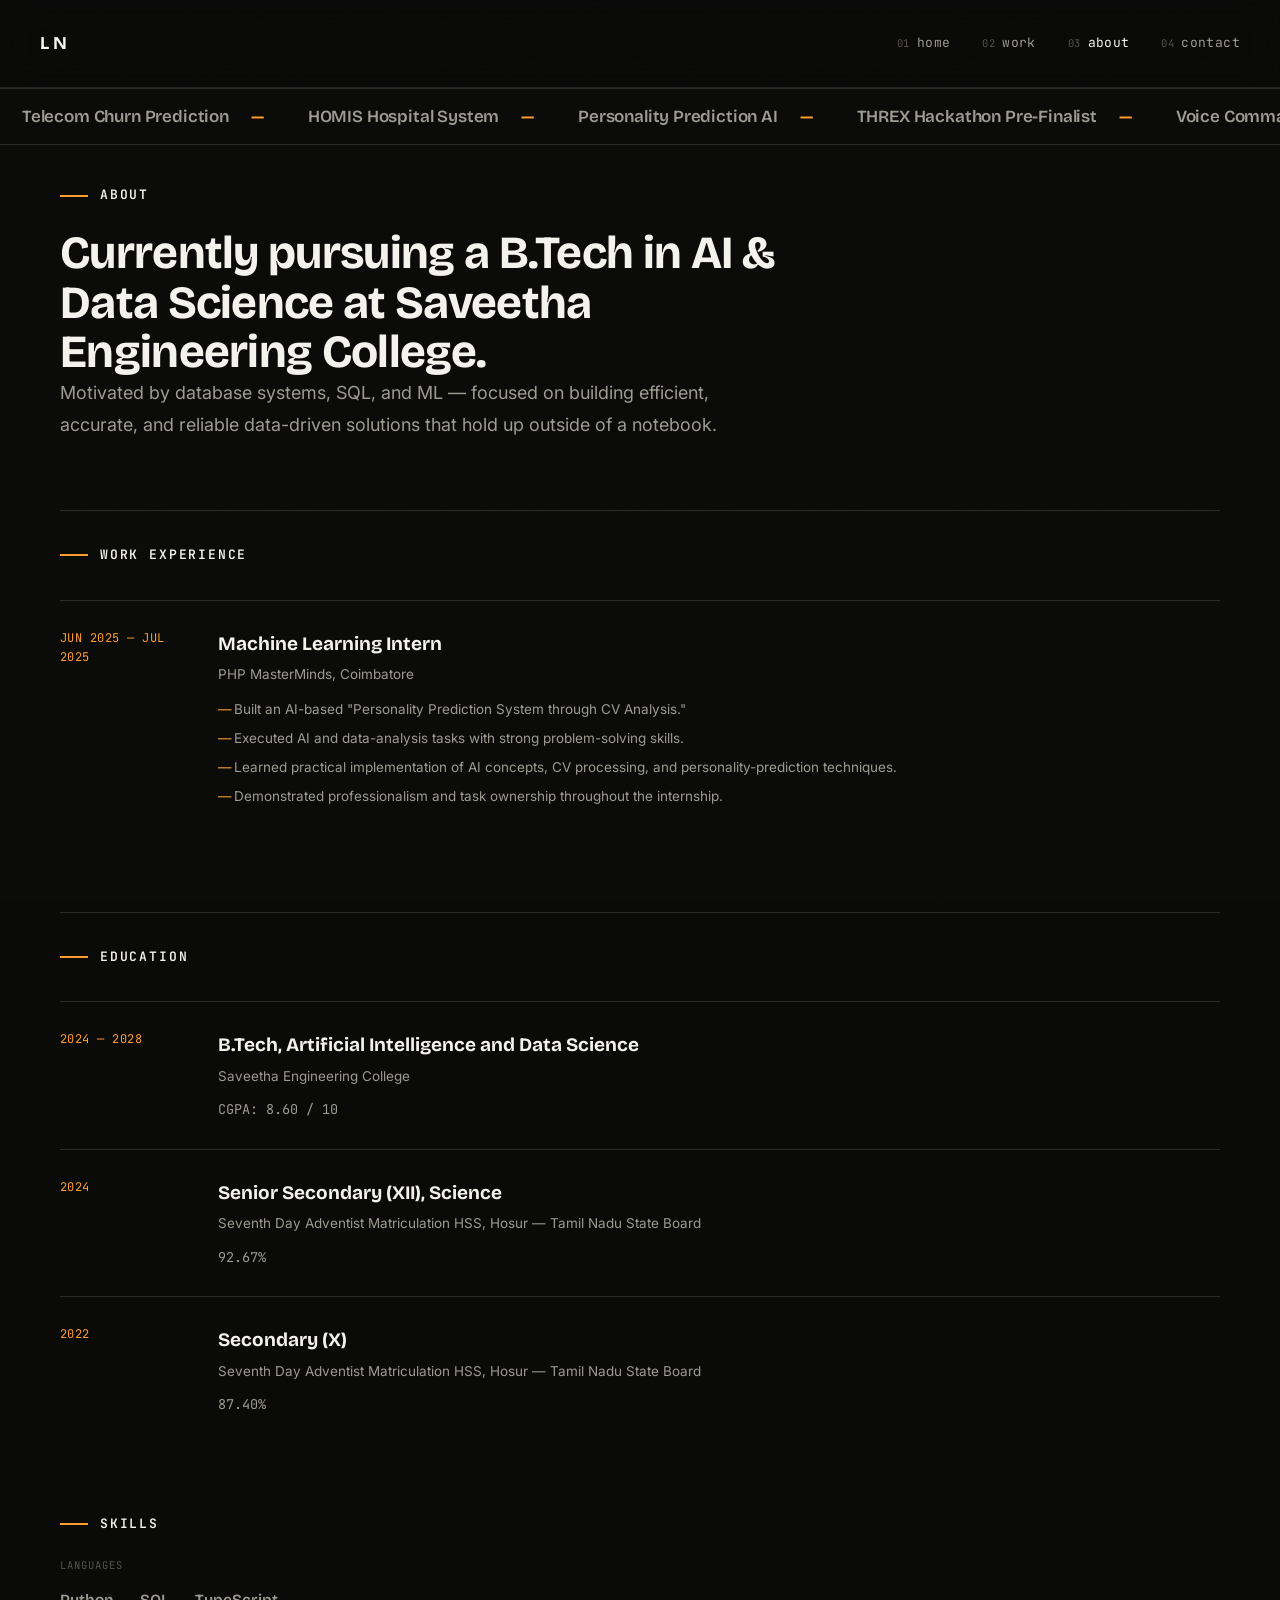
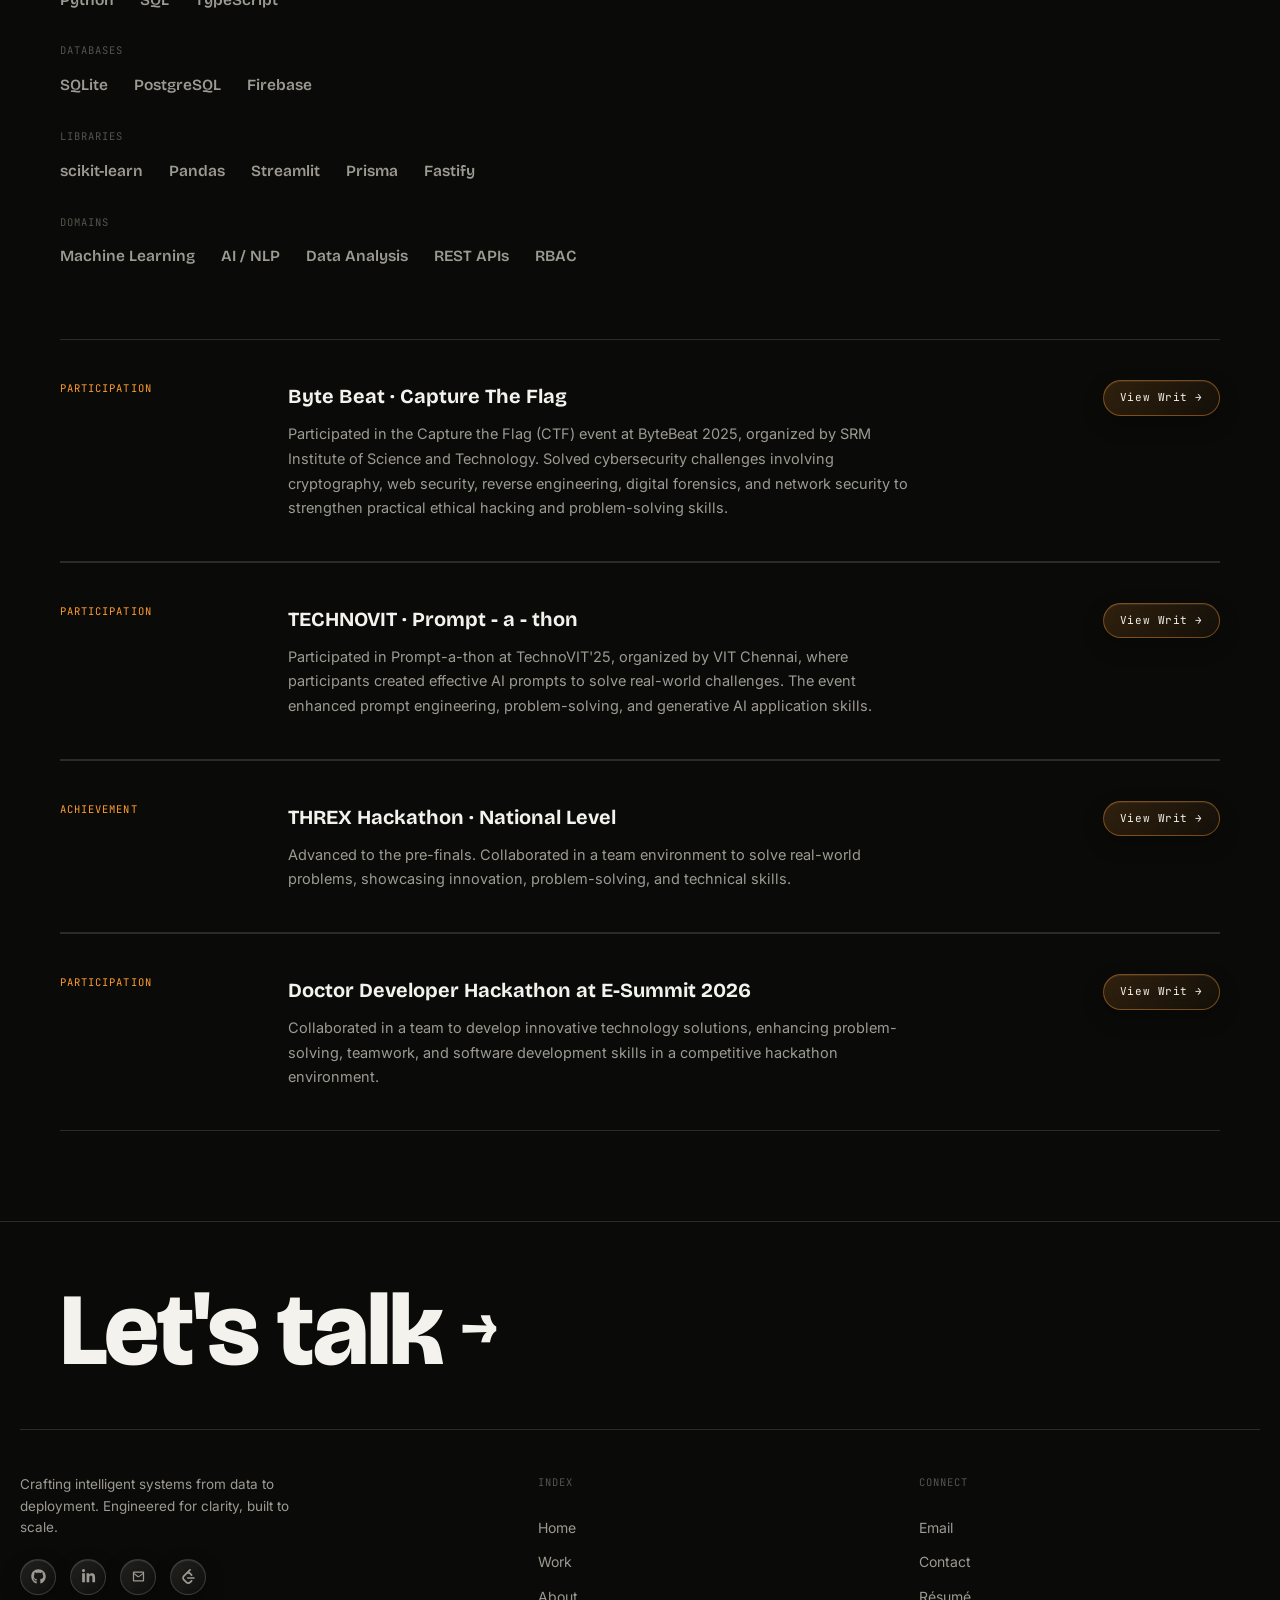
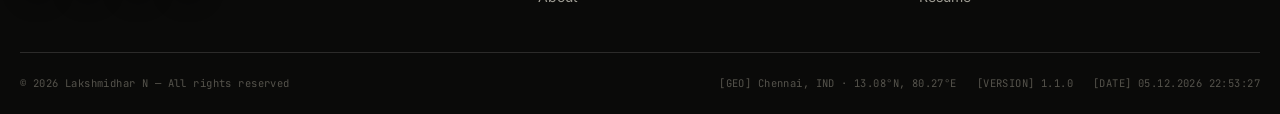
==== commit e05f9330: "Added some achievements" ====
--- a/about.html
+++ b/about.html
@@ -156,11 +156,30 @@
     </div>
 
     <div class="ach-card">
+      <span class="ach-badge mono">PARTICIPATION</span>
+      <div>
+        <h4>Byte Beat · Capture The Flag</h4>
+        <p>Participated in the Capture the Flag (CTF) event at ByteBeat 2025, organized by SRM Institute of Science and Technology. Solved cybersecurity challenges involving cryptography, web security, reverse engineering, digital forensics, and network security to strengthen practical ethical hacking and problem-solving skills.</p>
+      </div>
+      <button class="ach-link mono" onclick="openModal('ach03')" data-cursor="VIEW">View Writ →</button>
+    </div>
+
+    <div class="ach-card">
+      <span class="ach-badge mono">PARTICIPATION</span>
+      <div>
+        <h4>TECHNOVIT · Prompt - a - thon</h4>
+        <p>Participated in Prompt-a-thon at TechnoVIT'25, organized by VIT Chennai, where participants created effective AI prompts to solve real-world challenges. The event enhanced prompt engineering, problem-solving, and generative AI application skills.</p>
+      </div>
+      <button class="ach-link mono" onclick="openModal('ach04')" data-cursor="VIEW">View Writ →</button>
+    </div>
+
+    <div class="ach-card">
       <span class="ach-badge mono">ACHIEVEMENT</span>
       <div>
-        <h4>THREX Hackathon — National Level</h4>
+        <h4>THREX Hackathon · National Level</h4>
         <p>Advanced to the pre-finals. Collaborated in a team environment to solve real-world problems, showcasing innovation, problem-solving, and technical skills.</p>
       </div>
+      <button class="ach-link mono" onclick="openModal('ach02')" data-cursor="VIEW">View Writ →</button>
     </div>
 
     <div class="ach-card">
@@ -182,11 +201,34 @@
   </div>
 </div>
 
+
+
 <template id="tpl-ach01">
   <img class="m-cert-image" src="assets/certs/cert-17.png" alt="Certificate of Participation, Doctor Developer Hackathon at E-Summit 2026, issued to Lakshmidhar N by SRM Institute of Science and Technology" />
   <h2>Doctor Developer Hackathon at E-Summit 2026</h2>
   <span class="m-year mono">SRMIST // E-CELL · FEB 4–5, 2026</span>
   <p class="m-desc">Collaborated in a team to develop innovative technology solutions, enhancing problem-solving, teamwork, and software development skills in a competitive hackathon environment.</p>
+</template>
+
+<template id="tpl-ach02">
+  <img class="m-cert-image" src="assets/certs/threx.png" alt="Certificate of Participation, THREX National Level Hackathon, issued to Lakshmidhar N by SRM Institute of Science and Technology" />
+  <h2>THREX Hackathon · National Level</h2>
+  <span class="m-year mono">SRMIST // FEB 1–2, 2026</span>
+  <p class="m-desc">Advanced to the pre-finals. Collaborated in a team environment to solve real-world problems, showcasing innovation, problem-solving, and technical skills.</p>
+</template>
+
+<template id="tpl-ach03">
+  <img class="m-cert-image" src="assets/certs/ctf.png" alt="Certificate of Participation, Capture the flag Event, issued to Lakshmidhar N by SRM Institute of Science and Technology" />
+  <h2>Byte Beat · Capture The Flag</h2>
+  <span class="m-year mono">SRMIST // OCT 15 , 2025</span>
+  <p class="m-desc">Participated in the Capture the Flag (CTF) event at ByteBeat 2025, organized by SRM Institute of Science and Technology. Solved cybersecurity challenges involving cryptography, web security, reverse engineering, digital forensics, and network security to strengthen practical ethical hacking and problem-solving skills.</p>
+</template>
+
+<template id="tpl-ach04">
+  <img class="m-cert-image" src="assets/certs/promptathon.jpg" alt="Certificate of Participation, Prompt - a - thon, issued to Lakshmidhar N by Vellore Institute of Technology" />
+  <h2>TECHNOVIT · Prompt - a - thon</h2>
+  <span class="m-year mono">VIT // OCT 28 , 2025</span>
+  <p class="m-desc">Participated in Prompt-a-thon at TechnoVIT'25, organized by VIT Chennai, where participants created effective AI prompts to solve real-world challenges. The event enhanced prompt engineering, problem-solving, and generative AI application skills.</p>
 </template>
 
 <!-- FOOTER -->
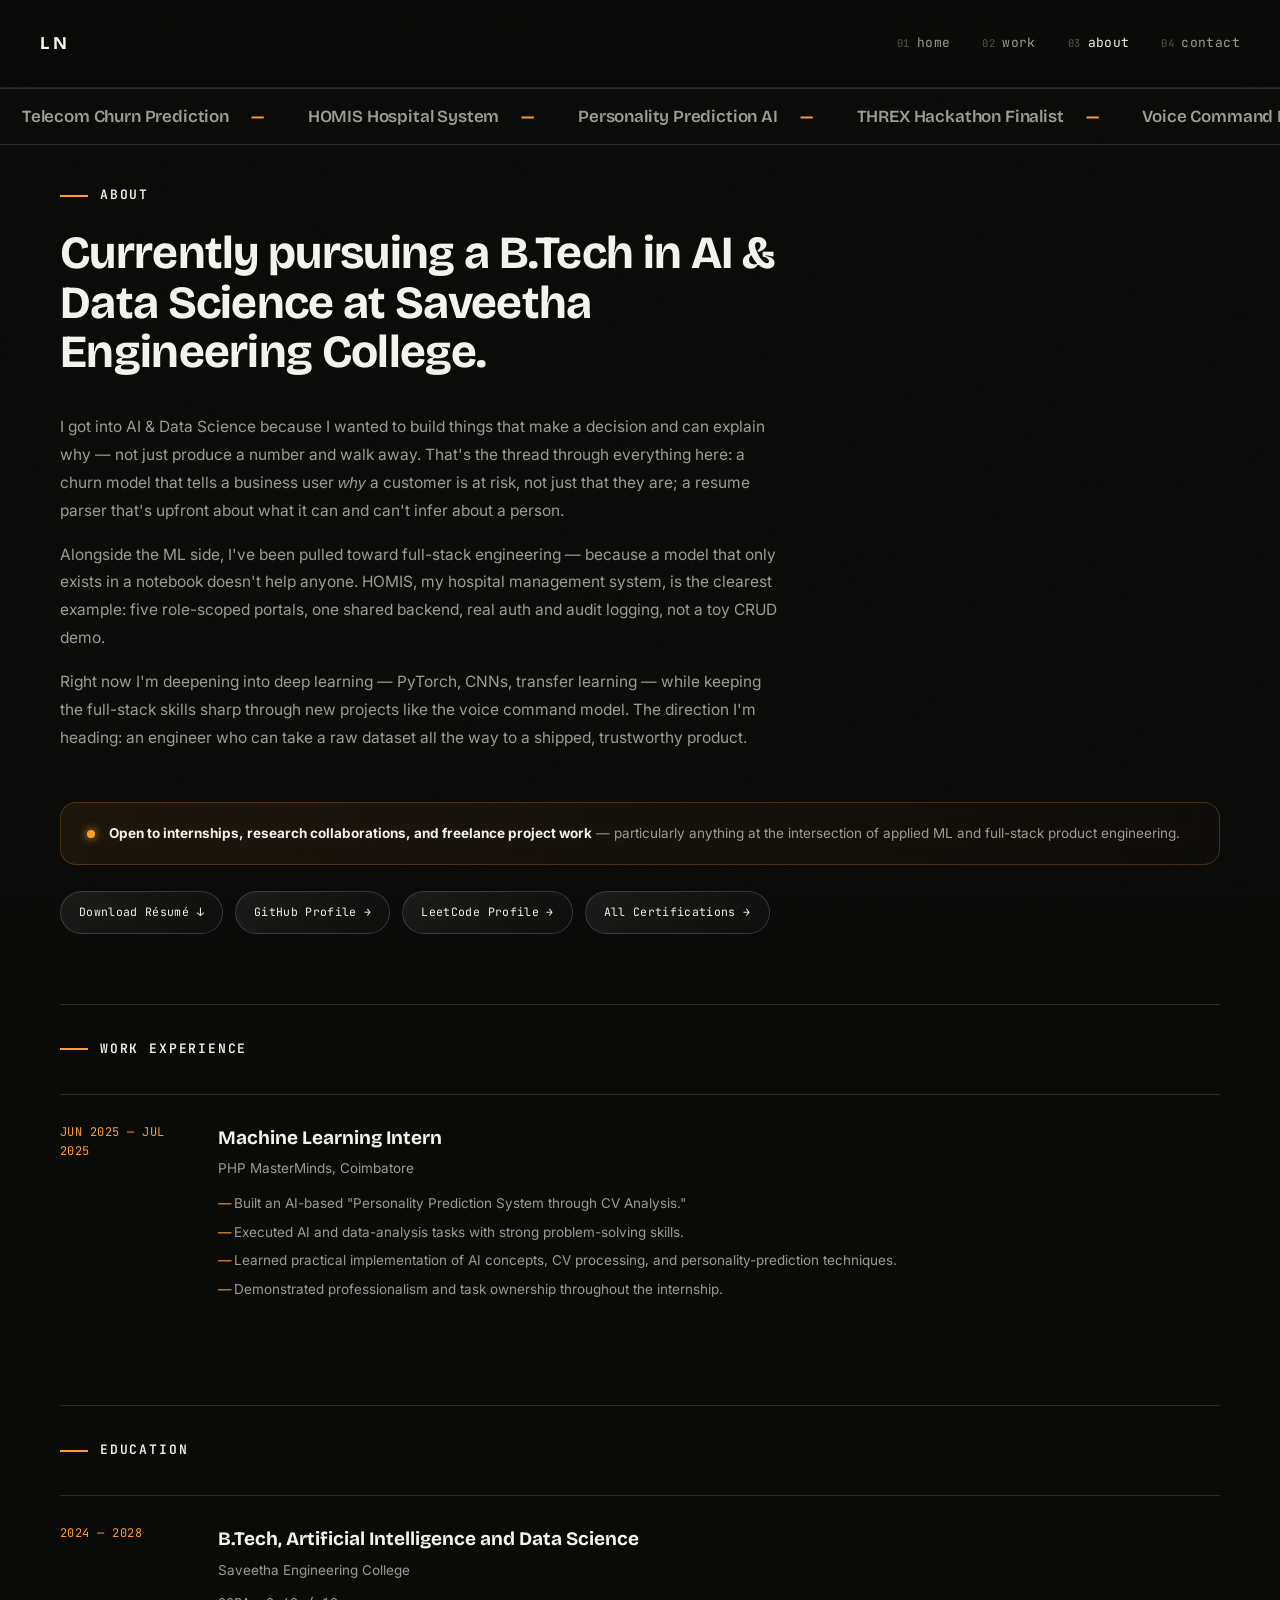
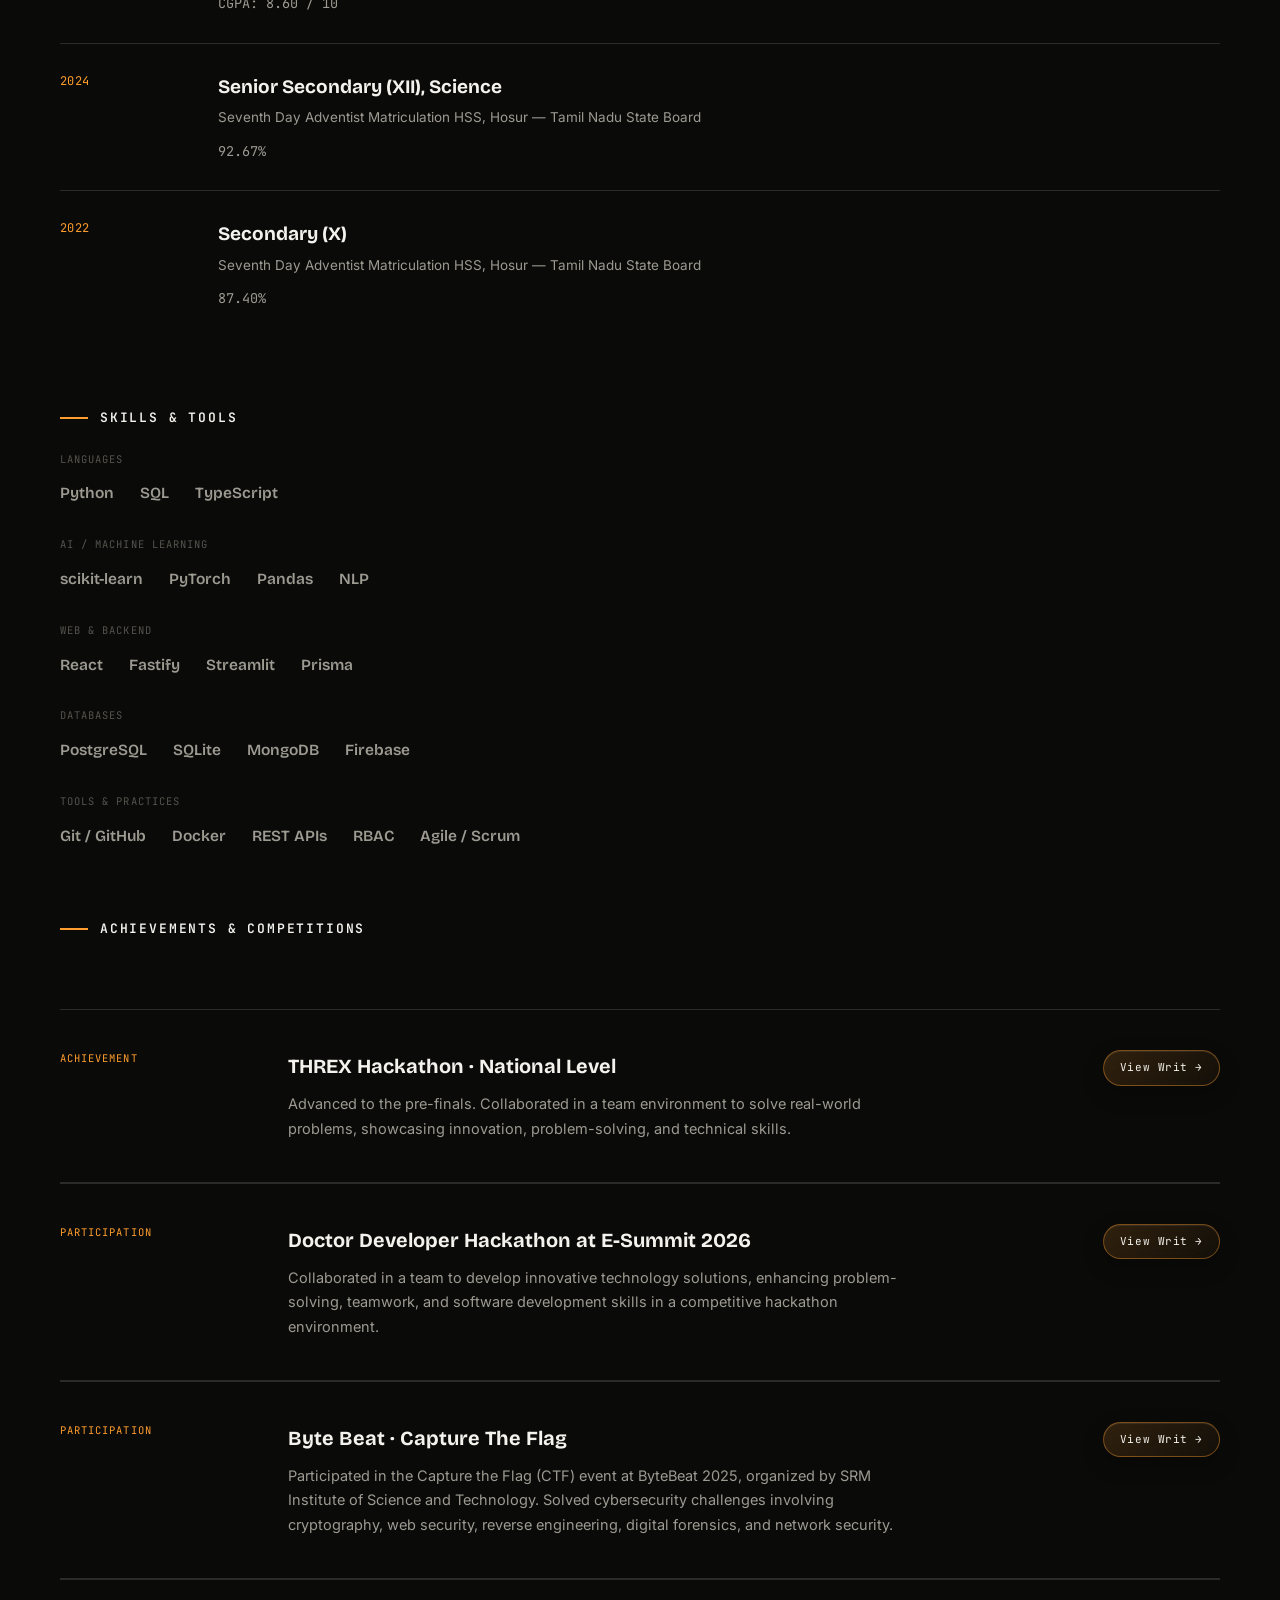
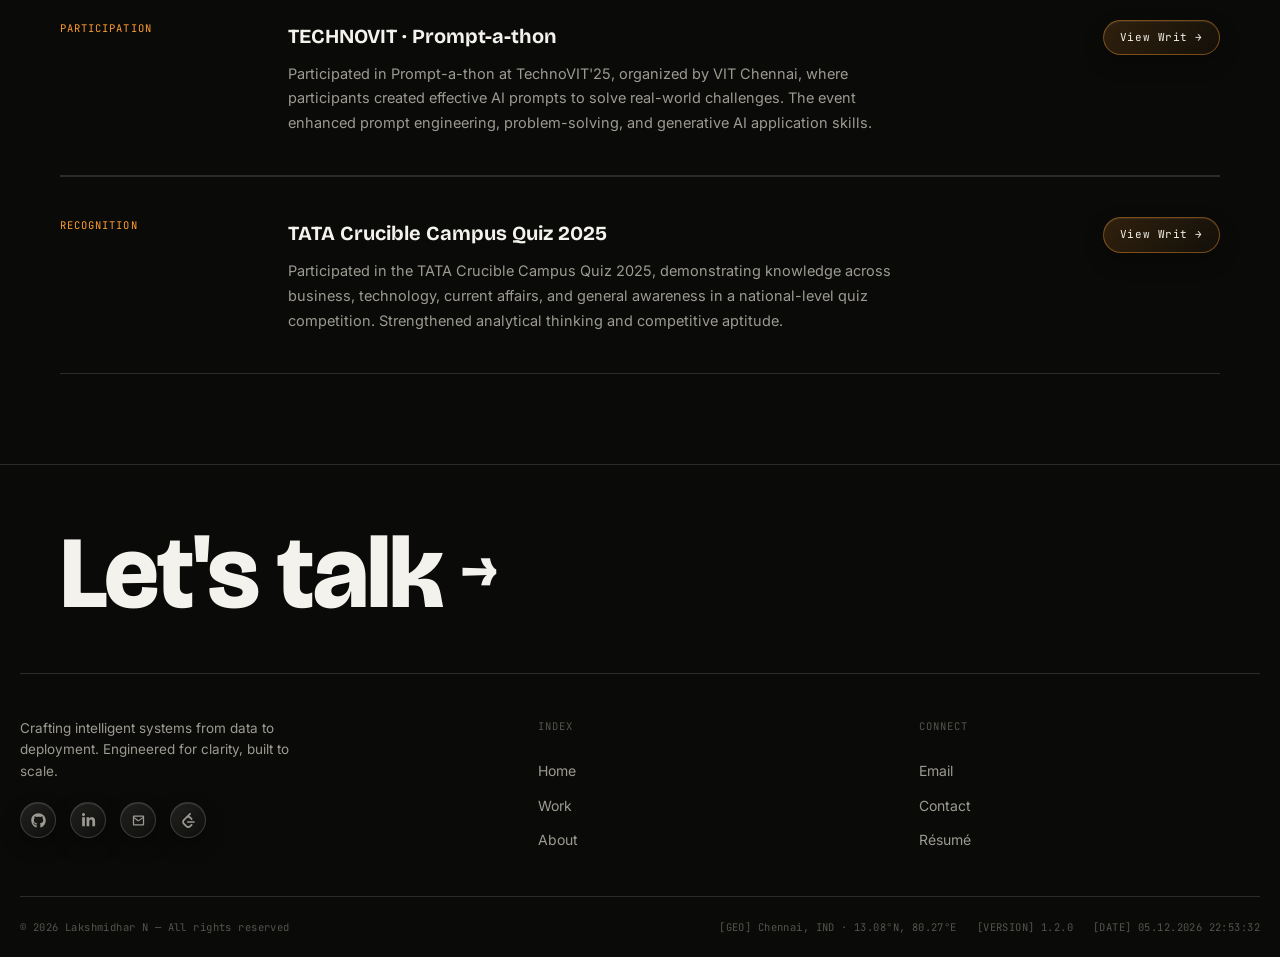
==== commit 9bad63c7: "Professional redesign: case studies, categorized certs, form validation, SEO/OG" ====
--- a/about.html
+++ b/about.html
@@ -5,8 +5,26 @@
 <meta name="viewport" content="width=device-width, initial-scale=1.0" />
 <meta name="theme-color" content="#0a0a09" />
 <meta name="color-scheme" content="dark" />
-<title>LAKSHMIDHAR N</title>
-<meta name="description" content="System profile of Lakshmidhar N — B.Tech Artificial Intelligence and Data Science student at Saveetha Engineering College." />
+<title>About — Lakshmidhar N, AI &amp; Data Science Engineer</title>
+<meta name="description" content="B.Tech AI &amp; Data Science engineer at Saveetha Engineering College — career direction, skills, experience, education, and verified achievements." />
+<link rel="canonical" href="https://laksh-folio.vercel.app/about.html" />
+
+<!-- Open Graph -->
+<meta property="og:type" content="website" />
+<meta property="og:url" content="https://laksh-folio.vercel.app/about.html" />
+<meta property="og:title" content="About — Lakshmidhar N, AI &amp; Data Science Engineer" />
+<meta property="og:description" content="B.Tech AI &amp; Data Science engineer at Saveetha Engineering College — career direction, skills, experience, education, and verified achievements." />
+<meta property="og:image" content="https://laksh-folio.vercel.app/assets/og-image.png" />
+<meta property="og:image:width" content="1200" />
+<meta property="og:image:height" content="630" />
+<meta property="og:locale" content="en_US" />
+
+<!-- Twitter -->
+<meta name="twitter:card" content="summary_large_image" />
+<meta name="twitter:title" content="About — Lakshmidhar N, AI &amp; Data Science Engineer" />
+<meta name="twitter:description" content="B.Tech AI &amp; Data Science engineer at Saveetha Engineering College — career direction, skills, experience, education, and verified achievements." />
+<meta name="twitter:image" content="https://laksh-folio.vercel.app/assets/og-image.png" />
+
 <link rel="icon" href="assets/favicon.ico" sizes="any" />
 <link rel="icon" type="image/png" sizes="32x32" href="assets/favicon-32.png" />
 <link rel="icon" type="image/png" sizes="16x16" href="assets/favicon-16.png" />
@@ -29,7 +47,6 @@
   <div class="pre-count mono" id="preCount">000</div>
   <div class="pre-bar" id="preBar"></div>
 </div>
-
 <nav>
   <a href="index.html" class="nav-logo">L N</a>
   <div class="nav-links-inline mono" aria-label="Primary">
@@ -43,7 +60,6 @@
     <span class="bars"><span></span><span></span><span></span></span>
   </button>
 </nav>
-
 <div id="menuOverlay">
   <nav class="menu-links" aria-label="Primary">
     <a href="index.html"><span class="midx">01</span>Home</a>
@@ -63,23 +79,9 @@
     </span>
   </div>
 </div>
-
 <div class="marquee-wrap">
   <div class="marquee-track">
-    <span>Telecom Churn Prediction</span>
-    <span>HOMIS Hospital System</span>
-    <span>Personality Prediction AI</span>
-    <span>THREX Hackathon Pre-Finalist</span>
-    <span>Voice Command Model</span>
-    <span>B.Tech AI &amp; Data Science</span>
-    <span>8.60 CGPA</span>
-    <span>Telecom Churn Prediction</span>
-    <span>HOMIS Hospital System</span>
-    <span>Personality Prediction AI</span>
-    <span>THREX Hackathon Pre-Finalist</span>
-    <span>Voice Command Model</span>
-    <span>B.Tech AI &amp; Data Science</span>
-    <span>8.60 CGPA</span>
+    <span>Telecom Churn Prediction</span><span>HOMIS Hospital System</span><span>Personality Prediction AI</span><span>THREX Hackathon Finalist</span><span>Voice Command Model</span><span>B.Tech AI &amp; Data Science</span><span>8.60 CGPA</span><span>Telecom Churn Prediction</span><span>HOMIS Hospital System</span><span>Personality Prediction AI</span><span>THREX Hackathon Finalist</span><span>Voice Command Model</span><span>B.Tech AI &amp; Data Science</span><span>8.60 CGPA</span>
   </div>
 </div>
 
@@ -88,9 +90,26 @@
   <div class="wrap reveal">
     <span class="eyebrow">About</span>
     <h2 class="section-title">Currently pursuing a B.Tech in AI &amp; Data Science at Saveetha Engineering College.</h2>
-    <p class="about-lede">Motivated by database systems, SQL, and ML — focused on building efficient, accurate, and reliable data-driven solutions that hold up outside of a notebook.</p>
-
-    <div class="tl-block">
+
+    <div class="story-block" style="margin-top:36px;">
+      <p>I got into AI &amp; Data Science because I wanted to build things that make a decision and can explain why — not just produce a number and walk away. That's the thread through everything here: a churn model that tells a business user <em>why</em> a customer is at risk, not just that they are; a resume parser that's upfront about what it can and can't infer about a person.</p>
+      <p>Alongside the ML side, I've been pulled toward full-stack engineering — because a model that only exists in a notebook doesn't help anyone. HOMIS, my hospital management system, is the clearest example: five role-scoped portals, one shared backend, real auth and audit logging, not a toy CRUD demo.</p>
+      <p>Right now I'm deepening into deep learning — PyTorch, CNNs, transfer learning — while keeping the full-stack skills sharp through new projects like the voice command model. The direction I'm heading: an engineer who can take a raw dataset all the way to a shipped, trustworthy product.</p>
+    </div>
+
+    <div class="open-to-banner">
+      <span class="dot"></span>
+      <p><strong>Open to internships, research collaborations, and freelance project work</strong> — particularly anything at the intersection of applied ML and full-stack product engineering.</p>
+    </div>
+
+    <div class="proof-links">
+      <a class="proof-link" href="./Resume.pdf" download data-cursor="GET">Download Résumé ↓</a>
+      <a class="proof-link" href="https://github.com/lakshmidharn2007-code" target="_blank" rel="noopener" data-cursor="VIEW">GitHub Profile →</a>
+      <a class="proof-link" href="https://leetcode.com/u/lakshmidhar_23/" target="_blank" rel="noopener" data-cursor="VIEW">LeetCode Profile →</a>
+      <a class="proof-link" href="work.html#certificates" data-cursor="VIEW">All Certifications →</a>
+    </div>
+
+    <div class="tl-block" style="margin-top:70px;">
       <span class="eyebrow">Work experience</span>
       <div class="t-item">
         <div class="t-date mono">JUN 2025 — JUL 2025</div>
@@ -136,59 +155,76 @@
     </div>
 
     <div class="skills-wrap">
-      <span class="eyebrow">Skills</span>
+      <span class="eyebrow">Skills &amp; tools</span>
       <div class="skill-col">
         <span class="glabel">LANGUAGES</span>
         <div class="chip-row"><span class="chip">Python</span><span class="chip">SQL</span><span class="chip">TypeScript</span></div>
       </div>
       <div class="skill-col">
+        <span class="glabel">AI / MACHINE LEARNING</span>
+        <div class="chip-row"><span class="chip">scikit-learn</span><span class="chip">PyTorch</span><span class="chip">Pandas</span><span class="chip">NLP</span></div>
+      </div>
+      <div class="skill-col">
+        <span class="glabel">WEB &amp; BACKEND</span>
+        <div class="chip-row"><span class="chip">React</span><span class="chip">Fastify</span><span class="chip">Streamlit</span><span class="chip">Prisma</span></div>
+      </div>
+      <div class="skill-col">
         <span class="glabel">DATABASES</span>
-        <div class="chip-row"><span class="chip">SQLite</span><span class="chip">PostgreSQL</span><span class="chip">Firebase</span></div>
-      </div>
-      <div class="skill-col">
-        <span class="glabel">LIBRARIES</span>
-        <div class="chip-row"><span class="chip">scikit-learn</span><span class="chip">Pandas</span><span class="chip">Streamlit</span><span class="chip">Prisma</span><span class="chip">Fastify</span></div>
-      </div>
-      <div class="skill-col">
-        <span class="glabel">DOMAINS</span>
-        <div class="chip-row"><span class="chip">Machine Learning</span><span class="chip">AI / NLP</span><span class="chip">Data Analysis</span><span class="chip">REST APIs</span><span class="chip">RBAC</span></div>
-      </div>
+        <div class="chip-row"><span class="chip">PostgreSQL</span><span class="chip">SQLite</span><span class="chip">MongoDB</span><span class="chip">Firebase</span></div>
+      </div>
+      <div class="skill-col">
+        <span class="glabel">TOOLS &amp; PRACTICES</span>
+        <div class="chip-row"><span class="chip">Git / GitHub</span><span class="chip">Docker</span><span class="chip">REST APIs</span><span class="chip">RBAC</span><span class="chip">Agile / Scrum</span></div>
+      </div>
+    </div>
+
+    <div class="tl-block" style="border-top:none; padding-top:0;">
+      <span class="eyebrow">Achievements &amp; competitions</span>
+    </div>
+
+    <div class="ach-card" style="border-top:1px solid var(--line);">
+      <span class="ach-badge mono">ACHIEVEMENT</span>
+      <div>
+        <h4>THREX Hackathon · National Level</h4>
+        <p>Advanced to the pre-finals. Collaborated in a team environment to solve real-world problems, showcasing innovation, problem-solving, and technical skills.</p>
+      </div>
+      <button class="ach-link mono" onclick="openModal('ach02')" data-cursor="VIEW">View Writ →</button>
     </div>
 
     <div class="ach-card">
       <span class="ach-badge mono">PARTICIPATION</span>
       <div>
-        <h4>Byte Beat · Capture The Flag</h4>
-        <p>Participated in the Capture the Flag (CTF) event at ByteBeat 2025, organized by SRM Institute of Science and Technology. Solved cybersecurity challenges involving cryptography, web security, reverse engineering, digital forensics, and network security to strengthen practical ethical hacking and problem-solving skills.</p>
-      </div>
-      <button class="ach-link mono" onclick="openModal('ach03')" data-cursor="VIEW">View Writ →</button>
+        <h4>Doctor Developer Hackathon at E-Summit 2026</h4>
+        <p>Collaborated in a team to develop innovative technology solutions, enhancing problem-solving, teamwork, and software development skills in a competitive hackathon environment.</p>
+      </div>
+      <button class="ach-link mono" onclick="openModal('ach01')" data-cursor="VIEW">View Writ →</button>
     </div>
 
     <div class="ach-card">
       <span class="ach-badge mono">PARTICIPATION</span>
       <div>
-        <h4>TECHNOVIT · Prompt - a - thon</h4>
-        <p>Participated in Prompt-a-thon at TechnoVIT'25, organized by VIT Chennai, where participants created effective AI prompts to solve real-world challenges. The event enhanced prompt engineering, problem-solving, and generative AI application skills.</p>
-      </div>
-      <button class="ach-link mono" onclick="openModal('ach04')" data-cursor="VIEW">View Writ →</button>
-    </div>
-
-    <div class="ach-card">
-      <span class="ach-badge mono">ACHIEVEMENT</span>
-      <div>
-        <h4>THREX Hackathon · National Level</h4>
-        <p>Advanced to the pre-finals. Collaborated in a team environment to solve real-world problems, showcasing innovation, problem-solving, and technical skills.</p>
-      </div>
-      <button class="ach-link mono" onclick="openModal('ach02')" data-cursor="VIEW">View Writ →</button>
+        <h4>Byte Beat · Capture The Flag</h4>
+        <p>Participated in the Capture the Flag (CTF) event at ByteBeat 2025, organized by SRM Institute of Science and Technology. Solved cybersecurity challenges involving cryptography, web security, reverse engineering, digital forensics, and network security.</p>
+      </div>
+      <button class="ach-link mono" onclick="openModal('ach03')" data-cursor="VIEW">View Writ →</button>
     </div>
 
     <div class="ach-card">
       <span class="ach-badge mono">PARTICIPATION</span>
       <div>
-        <h4>Doctor Developer Hackathon at E-Summit 2026</h4>
-        <p>Collaborated in a team to develop innovative technology solutions, enhancing problem-solving, teamwork, and software development skills in a competitive hackathon environment.</p>
-      </div>
-      <button class="ach-link mono" onclick="openModal('ach01')" data-cursor="VIEW">View Writ →</button>
+        <h4>TECHNOVIT · Prompt-a-thon</h4>
+        <p>Participated in Prompt-a-thon at TechnoVIT'25, organized by VIT Chennai, where participants created effective AI prompts to solve real-world challenges. The event enhanced prompt engineering, problem-solving, and generative AI application skills.</p>
+      </div>
+      <button class="ach-link mono" onclick="openModal('ach04')" data-cursor="VIEW">View Writ →</button>
+    </div>
+
+    <div class="ach-card">
+      <span class="ach-badge mono">RECOGNITION</span>
+      <div>
+        <h4>TATA Crucible Campus Quiz 2025</h4>
+        <p>Participated in the TATA Crucible Campus Quiz 2025, demonstrating knowledge across business, technology, current affairs, and general awareness in a national-level quiz competition. Strengthened analytical thinking and competitive aptitude.</p>
+      </div>
+      <button class="ach-link mono" onclick="openModal('ach05')" data-cursor="VIEW">View Writ →</button>
     </div>
   </div>
 </section>
@@ -201,8 +237,6 @@
   </div>
 </div>
 
-
-
 <template id="tpl-ach01">
   <img class="m-cert-image" src="assets/certs/cert-17.png" alt="Certificate of Participation, Doctor Developer Hackathon at E-Summit 2026, issued to Lakshmidhar N by SRM Institute of Science and Technology" />
   <h2>Doctor Developer Hackathon at E-Summit 2026</h2>
@@ -218,19 +252,24 @@
 </template>
 
 <template id="tpl-ach03">
-  <img class="m-cert-image" src="assets/certs/ctf.png" alt="Certificate of Participation, Capture the flag Event, issued to Lakshmidhar N by SRM Institute of Science and Technology" />
+  <img class="m-cert-image" src="assets/certs/ctf.png" alt="Certificate of Participation, Capture the Flag Event, issued to Lakshmidhar N by SRM Institute of Science and Technology" />
   <h2>Byte Beat · Capture The Flag</h2>
-  <span class="m-year mono">SRMIST // OCT 15 , 2025</span>
+  <span class="m-year mono">SRMIST // OCT 15, 2025</span>
   <p class="m-desc">Participated in the Capture the Flag (CTF) event at ByteBeat 2025, organized by SRM Institute of Science and Technology. Solved cybersecurity challenges involving cryptography, web security, reverse engineering, digital forensics, and network security to strengthen practical ethical hacking and problem-solving skills.</p>
 </template>
 
 <template id="tpl-ach04">
-  <img class="m-cert-image" src="assets/certs/promptathon.jpg" alt="Certificate of Participation, Prompt - a - thon, issued to Lakshmidhar N by Vellore Institute of Technology" />
-  <h2>TECHNOVIT · Prompt - a - thon</h2>
-  <span class="m-year mono">VIT // OCT 28 , 2025</span>
+  <img class="m-cert-image" src="assets/certs/promptathon.jpg" alt="Certificate of Participation, Prompt-a-thon, issued to Lakshmidhar N by Vellore Institute of Technology" />
+  <h2>TECHNOVIT · Prompt-a-thon</h2>
+  <span class="m-year mono">VIT // OCT 28, 2025</span>
   <p class="m-desc">Participated in Prompt-a-thon at TechnoVIT'25, organized by VIT Chennai, where participants created effective AI prompts to solve real-world challenges. The event enhanced prompt engineering, problem-solving, and generative AI application skills.</p>
 </template>
 
+<template id="tpl-ach05">
+  <img class="m-cert-image" src="assets/certs/cert-18.png" alt="TATA Crucible Campus Quiz 2025 certificate, issued to Lakshmidhar N" />
+  <h2>TATA Crucible Campus Quiz 2025</h2>
+  <p class="m-desc">Participated in the TATA Crucible Campus Quiz 2025, demonstrating knowledge across business, technology, current affairs, and general awareness in a national-level quiz competition. Strengthened analytical thinking, problem-solving, and competitive aptitude while engaging with participants from diverse academic backgrounds.</p>
+</template>
 <!-- FOOTER -->
 <footer>
   <div class="wrap">
@@ -265,7 +304,7 @@
     <span id="copyYear">© 2026 Lakshmidhar N — All rights reserved</span>
     <span class="sys-info mono">
       <span>[GEO] Chennai, IND &middot; 13.08&deg;N, 80.27&deg;E</span>
-      <span>[VERSION] 1.1.0</span>
+      <span>[VERSION] 1.2.0</span>
       <span class="liveClock">[DATE] &mdash;</span>
     </span>
   </div>
@@ -275,4 +314,4 @@
 
 <script src="js/main.js"></script>
 </body>
-</html>+</html>
--- a/css/style.css
+++ b/css/style.css
@@ -233,16 +233,27 @@
 #menuOverlay{
   position: fixed; inset:0;
   z-index: 650;
-  background: linear-gradient(160deg, rgba(10,10,9,.88), rgba(19,19,17,.88));
+  background: linear-gradient(160deg, rgba(10,10,9,.94), rgba(19,19,17,.94));
   backdrop-filter: blur(28px) saturate(160%);
   -webkit-backdrop-filter: blur(28px) saturate(160%);
-  display:flex; flex-direction:column; justify-content:space-between;
-  padding: 130px 40px 50px;
-  clip-path: inset(0 0 100% 0);
-  transition: clip-path .6s var(--ease);
-}
-#menuOverlay.open{ clip-path: inset(0 0 0% 0); }
-.menu-links{ display:flex; flex-direction:column; gap: 6px; }
+  display:flex; flex-direction:column;
+  justify-content:center;
+  align-items:flex-start;
+  gap: 60px;
+  overflow-y: auto;
+  -webkit-overflow-scrolling: touch;
+  padding: 100px 40px 40px;
+  opacity: 0;
+  visibility: hidden;
+  pointer-events: none;
+  transition: opacity .4s var(--ease), visibility .4s var(--ease);
+}
+#menuOverlay.open{
+  opacity: 1;
+  visibility: visible;
+  pointer-events: auto;
+}
+.menu-links{ display:flex; flex-direction:column; gap: 6px; flex-shrink:0; width:100%; }
 .menu-links a{
   font-family: var(--display);
   font-weight: 700;
@@ -251,6 +262,7 @@
   color: var(--ink);
   display:flex; align-items:center; gap: 18px;
   opacity: 0;
+  flex: none;
   transform: translateY(24px);
   transition: opacity .5s var(--ease), transform .5s var(--ease), color .25s;
 }
@@ -267,6 +279,8 @@
   display:flex; justify-content:space-between; flex-wrap:wrap; gap: 16px;
   font-family: var(--mono); font-size: 11.5px; color: var(--ink-dim);
   letter-spacing: .04em;
+  width: 100%;
+  flex-shrink:0;
 }
 .menu-foot a:hover{ color: var(--signal); }
 .menu-foot .msoc{ display:flex; gap:20px; }
@@ -891,7 +905,188 @@
 .reveal{ opacity:0; transform: translateY(26px); transition: opacity .8s var(--ease), transform .8s var(--ease); }
 .reveal.in{ opacity:1; transform: translateY(0); }
 
-/* --------------------------------------------------- misc -------------------------------------------- */
+/* ------------------------------------------------- credibility strip ------------------------------------------ */
+.cred-strip{ display:flex; flex-wrap:wrap; gap: 10px; margin-top: 30px; }
+.cred-chip{
+  display:flex; align-items:center; gap:8px;
+  font-family: var(--mono); font-size: 11.5px; letter-spacing:.03em;
+  color: var(--ink-dim);
+  padding: 9px 14px;
+  border-radius: 100px;
+  background: linear-gradient(135deg, rgba(244,242,236,.07), rgba(244,242,236,.015));
+  border: 1px solid rgba(244,242,236,.14);
+  backdrop-filter: blur(10px);
+  -webkit-backdrop-filter: blur(10px);
+}
+.cred-chip strong{ color: var(--ink); font-weight:600; }
+.cred-chip .dot{ width:5px; height:5px; border-radius:50%; background: var(--signal); flex-shrink:0; }
+
+/* ------------------------------------------------- currently building ------------------------------------------ */
+.building-section{ padding-top:0; }
+.building-card{
+  display:grid;
+  grid-template-columns: 90px 1fr;
+  gap: 26px;
+  align-items:flex-start;
+  padding: 34px 32px;
+  border-radius: 20px;
+  background: linear-gradient(150deg, rgba(255,157,46,.08), rgba(255,157,46,.015));
+  border: 1px solid rgba(255,157,46,.25);
+  backdrop-filter: blur(18px) saturate(150%);
+  -webkit-backdrop-filter: blur(18px) saturate(150%);
+  box-shadow: 0 14px 34px rgba(0,0,0,.26), inset 0 1px 0 rgba(244,242,236,.06);
+}
+.building-badge{
+  display:flex; align-items:center; gap:8px;
+  font-family: var(--mono); font-size: 10.5px; letter-spacing:.08em; color: var(--signal);
+  padding-top: 4px;
+}
+.building-badge .dot{ width:7px; height:7px; border-radius:50%; background: var(--signal); box-shadow:0 0 8px var(--signal); animation: pulse 1.8s ease-in-out infinite; flex-shrink:0; }
+.building-list{ display:flex; flex-direction:column; gap:10px; }
+.building-list li{ list-style:none; display:flex; gap:10px; font-size:14px; color: var(--ink-dim); line-height:1.6; }
+.building-list li strong{ color: var(--ink); font-weight:600; }
+.building-list li::before{ content:"→"; color: var(--signal); flex-shrink:0; }
+
+/* ------------------------------------------------- featured project ------------------------------------------ */
+.featured-card{
+  display:grid;
+  grid-template-columns: 1.3fr 1fr;
+  gap: 40px;
+  align-items:center;
+  padding: 40px;
+  border-radius: 22px;
+  background: linear-gradient(150deg, rgba(244,242,236,.06), rgba(244,242,236,.015));
+  border: 1px solid rgba(244,242,236,.13);
+  backdrop-filter: blur(18px) saturate(150%);
+  -webkit-backdrop-filter: blur(18px) saturate(150%);
+  box-shadow: 0 16px 40px rgba(0,0,0,.28), inset 0 1px 0 rgba(244,242,236,.06);
+}
+.featured-eyebrow{ font-family:var(--mono); font-size:10.5px; letter-spacing:.1em; color:var(--signal); margin-bottom:14px; }
+.featured-card h3{ font-family:var(--display); font-weight:700; font-size:clamp(22px,2.6vw,32px); margin-bottom:14px; letter-spacing:-.01em; }
+.featured-card p{ color:var(--ink-dim); font-size:14.5px; line-height:1.7; max-width:520px; }
+.featured-visual{ aspect-ratio:4/3; border-radius:16px; border:1px solid rgba(244,242,236,.12); background:rgba(244,242,236,.03); overflow:hidden; }
+.featured-visual svg{ width:100%; height:100%; display:block; }
+
+/* ------------------------------------------------- quick info panel ------------------------------------------ */
+.quick-info{
+  margin-top:60px;
+  display:grid;
+  grid-template-columns: repeat(4, 1fr);
+  gap: 14px;
+}
+.quick-info-item{
+  padding: 20px 20px;
+  border-radius: 16px;
+  background: linear-gradient(150deg, rgba(244,242,236,.05), rgba(244,242,236,.012));
+  border: 1px solid rgba(244,242,236,.11);
+  backdrop-filter: blur(14px) saturate(150%);
+  -webkit-backdrop-filter: blur(14px) saturate(150%);
+}
+.quick-info-item .glabel{ margin-bottom:8px; }
+.quick-info-item span:last-child{ font-size:13.5px; color:var(--ink); }
+.quick-info-item a{ color: var(--ink); transition: color .18s; }
+.quick-info-item a:hover{ color: var(--signal); }
+
+/* ------------------------------------------------- case study grid ------------------------------------------ */
+.cs-grid{
+  display:grid;
+  grid-template-columns: repeat(2, 1fr);
+  gap: 14px;
+  margin: 18px 0 20px;
+}
+.cs-block{
+  padding: 16px 18px;
+  border-radius: 12px;
+  background: rgba(244,242,236,.03);
+  border: 1px solid rgba(244,242,236,.1);
+}
+.cs-block .glabel{ margin-bottom:8px; color: var(--signal); }
+.cs-block p{ font-size:13px; color:var(--ink-dim); line-height:1.6; }
+
+/* ------------------------------------------------- categorized certs ------------------------------------------ */
+.cert-group{ margin-bottom: 44px; }
+.cert-group:last-child{ margin-bottom:0; }
+.cert-group-title{
+  font-family: var(--mono); font-size: 11px; letter-spacing:.1em; color: var(--ink-faint);
+  text-transform:uppercase;
+  margin-bottom: 16px;
+  padding-bottom:10px;
+  border-bottom: 1px solid var(--line);
+}
+.cert-card-grid{ display:flex; flex-wrap:wrap; gap: 16px; }
+.cert-card-grid .cert-card{ scroll-snap-align:none; }
+
+/* ------------------------------------------------- story / proof links ------------------------------------------ */
+.story-block{ max-width: 720px; margin-bottom: 50px; }
+.story-block p{ font-size:15.5px; color:var(--ink-dim); line-height:1.8; margin-bottom:16px; }
+.story-block p:last-child{ margin-bottom:0; }
+.proof-links{ display:flex; flex-wrap:wrap; gap:12px; margin-top:26px; }
+.proof-link{
+  display:flex; align-items:center; gap:8px;
+  font-family: var(--mono); font-size:11.5px; letter-spacing:.03em; color:var(--ink);
+  padding: 11px 18px;
+  border-radius: 100px;
+  background: linear-gradient(135deg, rgba(244,242,236,.08), rgba(244,242,236,.02));
+  border: 1px solid rgba(244,242,236,.16);
+  backdrop-filter: blur(12px) saturate(150%);
+  -webkit-backdrop-filter: blur(12px) saturate(150%);
+  transition: border-color .18s, color .18s, transform .18s;
+}
+.proof-link:hover{ border-color: var(--signal); color: var(--signal); transform: translateY(-2px); }
+
+/* ------------------------------------------------- contact form states ------------------------------------------ */
+.field.has-error input, .field.has-error textarea{ border-color: #ff6a5a; box-shadow: 0 0 0 3px rgba(255,106,90,.12); }
+.field-error{
+  display:none;
+  font-family: var(--mono); font-size: 11px; color: #ff8a7a;
+  margin-top: 6px;
+}
+.field.has-error .field-error{ display:block; }
+.field.is-valid input, .field.is-valid textarea{ border-color: rgba(126,224,145,.5); }
+
+.response-note{
+  display:flex; align-items:center; gap:8px;
+  font-family: var(--mono); font-size:11.5px; color:var(--ink-faint);
+  margin-top: 18px;
+}
+.response-note .dot{ width:6px; height:6px; border-radius:50%; background: var(--signal); flex-shrink:0; }
+
+.form-success{
+  display:none;
+  flex-direction:column; align-items:flex-start; gap:14px;
+  padding: 36px;
+  border-radius: 18px;
+  background: linear-gradient(150deg, rgba(126,224,145,.08), rgba(126,224,145,.015));
+  border: 1px solid rgba(126,224,145,.3);
+  text-align:left;
+}
+.form-success.show{ display:flex; }
+.form-success .fs-icon{
+  width:44px; height:44px; border-radius:50%;
+  display:flex; align-items:center; justify-content:center;
+  background: rgba(126,224,145,.15); border:1px solid rgba(126,224,145,.4); color:#7ee091;
+  font-size:20px;
+}
+.form-success h4{ font-family:var(--display); font-size:19px; font-weight:700; }
+.form-success p{ font-size:13.5px; color:var(--ink-dim); line-height:1.6; }
+#contactForm.hide-form{ display:none; }
+
+/* ------------------------------------------------- open-to banner ------------------------------------------ */
+.open-to-banner{
+  display:flex; align-items:center; gap:14px; flex-wrap:wrap;
+  padding: 20px 26px;
+  border-radius: 16px;
+  margin-top: 26px;
+  background: linear-gradient(135deg, rgba(255,157,46,.08), rgba(255,157,46,.015));
+  border: 1px solid rgba(255,157,46,.22);
+  backdrop-filter: blur(12px);
+  -webkit-backdrop-filter: blur(12px);
+}
+.open-to-banner .dot{ width:8px; height:8px; border-radius:50%; background:var(--signal); box-shadow:0 0 8px var(--signal); animation:pulse 1.8s ease-in-out infinite; flex-shrink:0; }
+.open-to-banner p{ font-size: 13.5px; color: var(--ink-dim); line-height:1.6; }
+.open-to-banner strong{ color:var(--ink); }
+
+
 @media (prefers-reduced-motion: reduce){
   html{ scroll-behavior:auto; }
   *, *::before, *::after{ animation-duration:.001ms !important; animation-iteration-count:1 !important; transition-duration:.001ms !important; }
@@ -917,6 +1112,10 @@
   .ach-card:has(.ach-link){ padding-top: 60px; }
   .ach-link{ top: 18px; right: 0; }
   .cert-card{ flex-basis: 220px; width: 220px; }
+  .quick-info{ grid-template-columns: repeat(2,1fr); }
+  .featured-card{ grid-template-columns: 1fr; }
+  .building-card{ grid-template-columns: 1fr; gap:14px; }
+  .cs-grid{ grid-template-columns: 1fr; }
 }
 
 @media (min-width: 721px){
@@ -928,11 +1127,16 @@
   .wrap{ padding: 0 24px; }
   section{ padding: 90px 0; }
   nav{ padding: 0 24px; }
-  #menuOverlay{ padding: 110px 24px 40px; }
+  #menuOverlay{ padding: 100px 24px 30px; }
+  .menu-links a{ font-size: clamp(32px, 11vw, 52px); gap: 12px; }
+  .menu-links a .midx{ flex: 0 0 26px; font-size: 11px; }
+  .menu-foot{ flex-direction: column; align-items: flex-start; gap: 14px; }
   .marquee-track span{ font-size: 14px; }
   .footer-grid{ grid-template-columns: 1fr; padding: 36px 0; }
   .cert-card{ flex-basis: 78vw; width: 78vw; }
   .cert-nav{ display:none; }
   #toTop{ right:16px; bottom:16px; }
   .footer-cta a{ gap: 10px; }
+  .quick-info{ grid-template-columns: 1fr; }
+  .cred-strip{ gap:8px; }
 }
